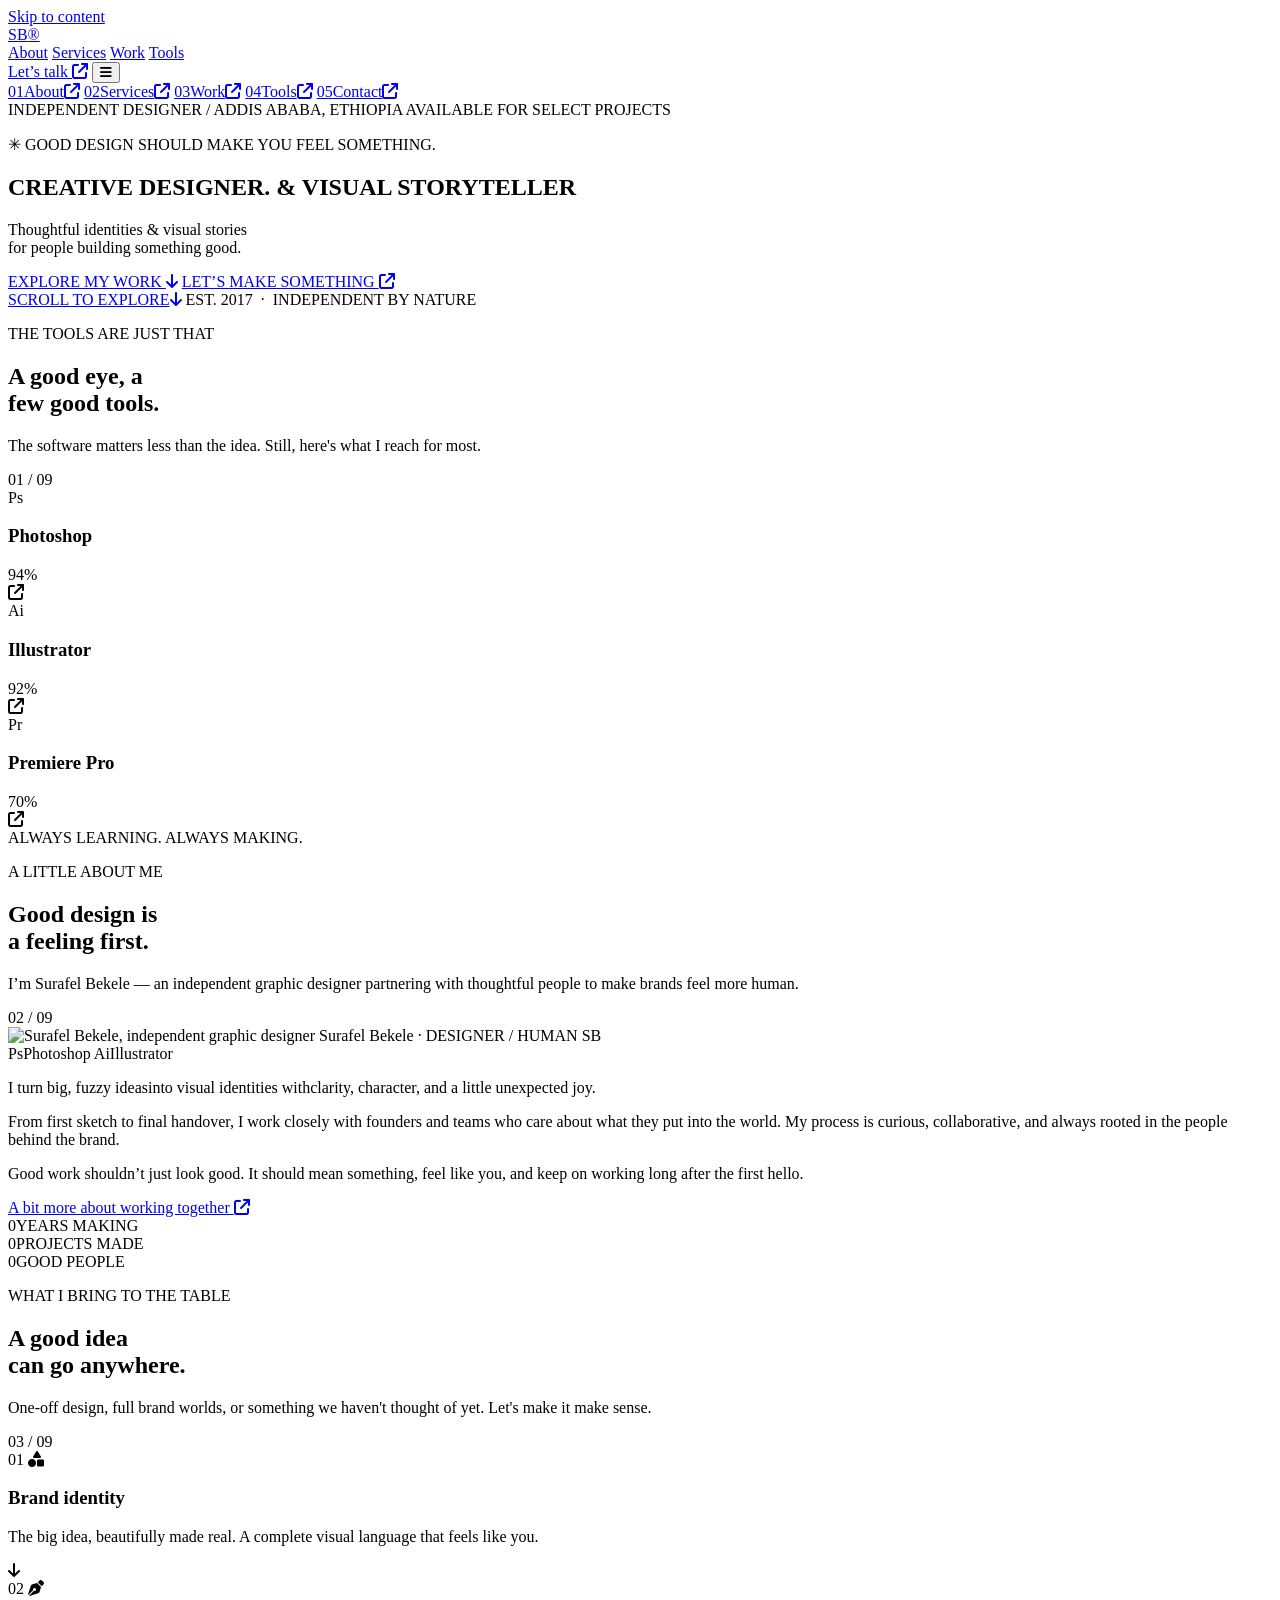
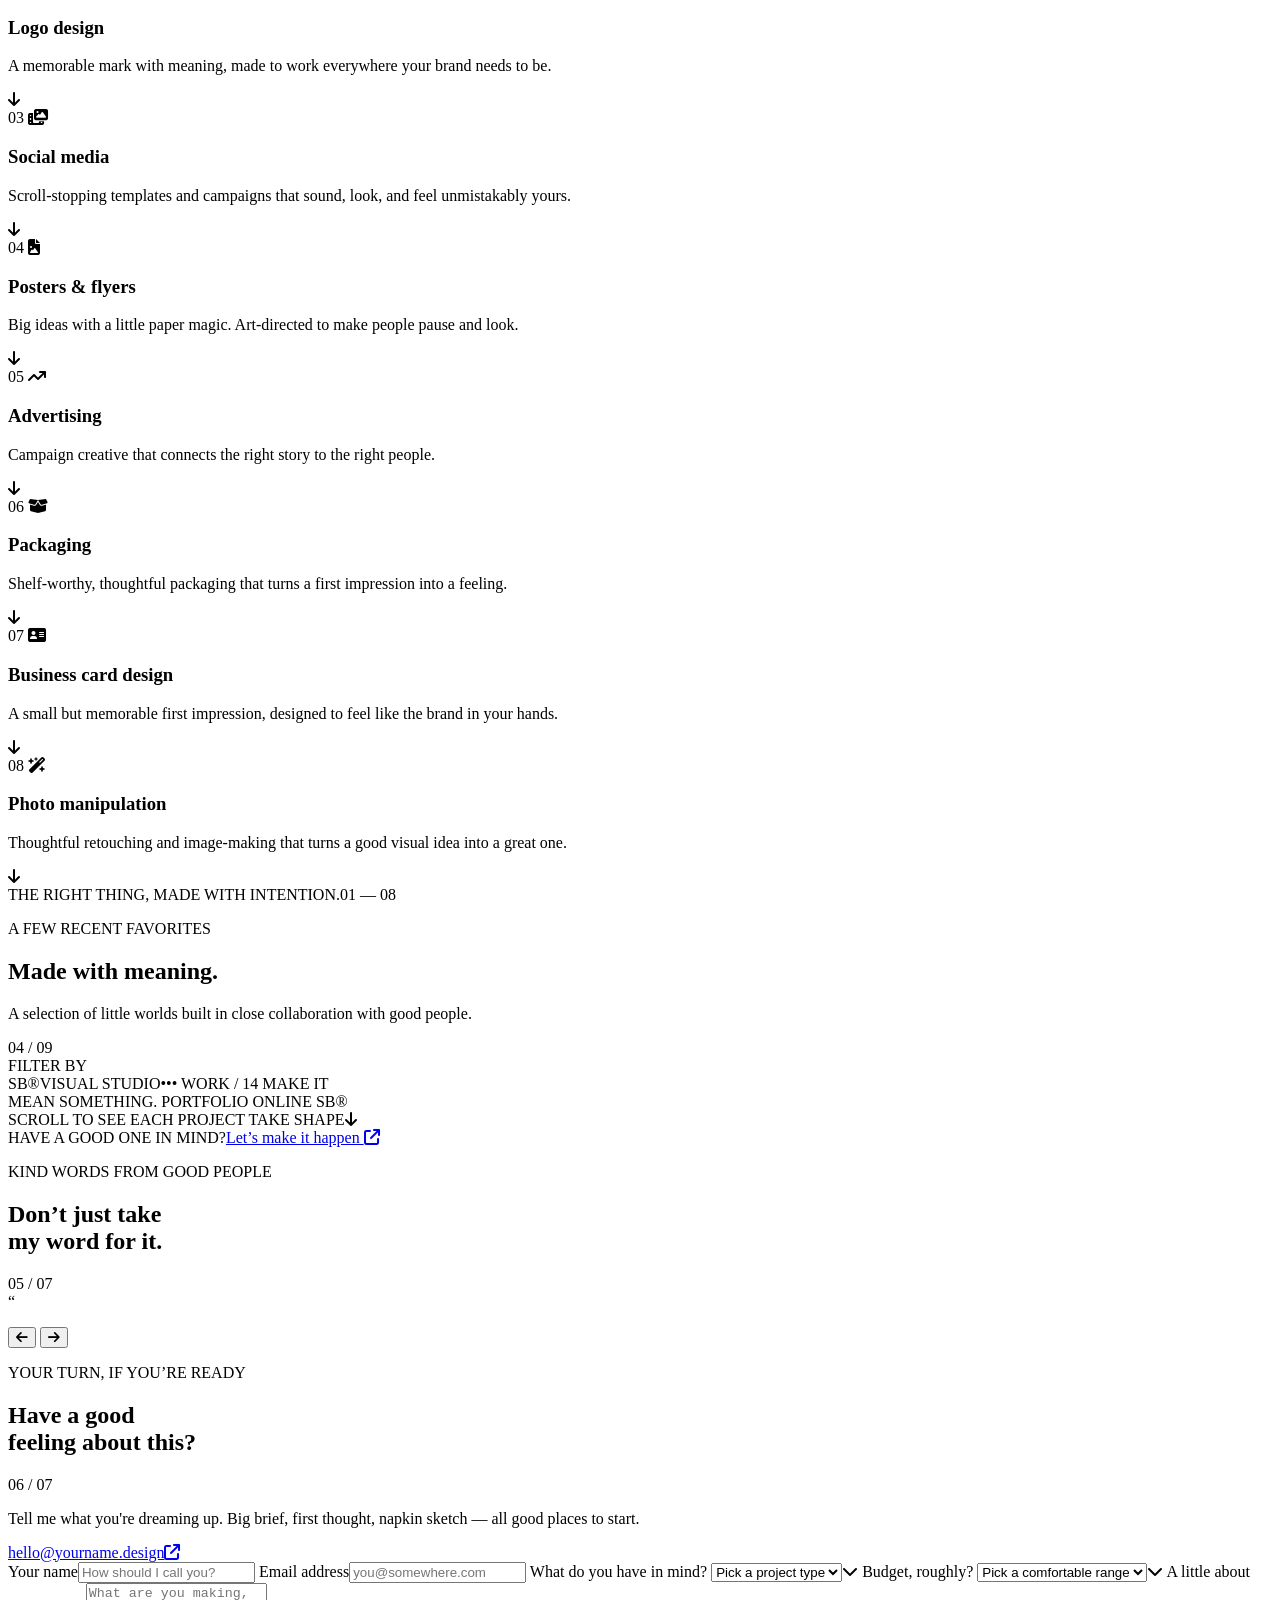
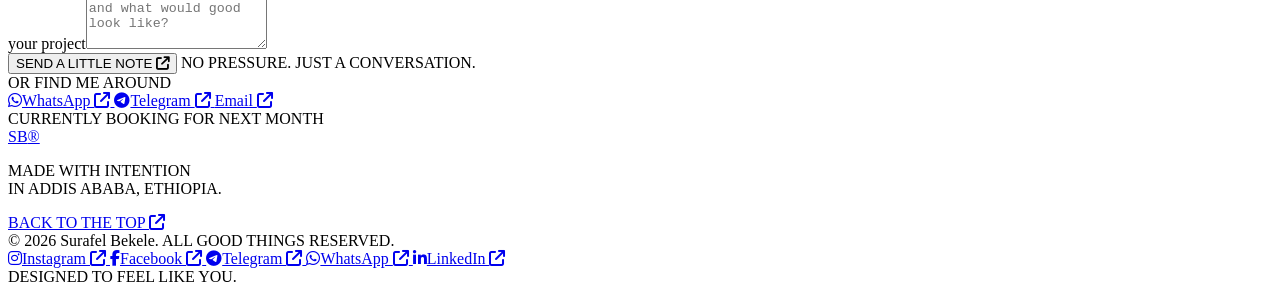
==== index1.html @ 65e508c5 "Add files via upload" ====
<!doctype html>
<html lang="en">
  <head>
    <meta charset="utf-8">
    <meta name="viewport" content="width=device-width, initial-scale=1">
    <meta name="theme-color" content="#080808">
    <meta name="description" content="Independent graphic designer turning ambitious ideas into distinctive visual identities, campaigns, and experiences.">
    <meta property="og:title" content="Surafel Bekele — Independent Graphic Designer">
    <meta property="og:description" content="Distinctive identities and visual stories for brands with something to say.">
    <meta property="og:type" content="website">
    <title>Surafel Bekele® — Independent Graphic Designer</title>
    <link rel="preconnect" href="https://images.unsplash.com">
    <link rel="preconnect" href="https://fonts.googleapis.com">
    <link rel="preconnect" href="https://fonts.gstatic.com" crossorigin>
    <link href="https://fonts.googleapis.com/css2?family=DM+Mono:wght@400;500&family=DM+Sans:wght@400;500;600;700&family=Space+Grotesk:wght@400;500;600;700&display=swap" rel="stylesheet">
    <link rel="stylesheet" href="https://cdnjs.cloudflare.com/ajax/libs/font-awesome/6.7.2/css/all.min.css">
    <link rel="stylesheet" href="style1.css">
    <link rel="stylesheet" href="css/animations.css">
    <script defer src="https://cdnjs.cloudflare.com/ajax/libs/gsap/3.13.0/gsap.min.js"></script>
    <script defer src="https://cdnjs.cloudflare.com/ajax/libs/gsap/3.13.0/ScrollTrigger.min.js"></script>
    <script defer src="portfolio.js"></script>
    <script defer src="animations.js"></script>
    <script defer src="main1.js"></script>
  </head>
  <body>
    <a class="skip-link" href="#main1">Skip to content</a>
    <div class="scroll-progress" aria-hidden="true"></div>
    <header class="site-header">
      <a class="wordmark" href="#home" aria-label="Surafel Bekele, home">SB<span>®</span></a>
      <nav class="desktop-nav" aria-label="Main navigation">
        <a href="#about">About</a>
        <a href="#services">Services</a>
        <a href="#work">Work</a>
        <a href="#tools">Tools</a>
      </nav>
      <a class="header-cta" href="#contact">Let’s talk <i class="fa-solid fa-arrow-up-right-from-square" aria-hidden="true"></i></a>
      <button class="menu-toggle" type="button" aria-label="Open menu" aria-expanded="false" aria-controls="mobile-menu">
        <i class="fa-solid fa-bars" aria-hidden="true"></i>
      </button>
      <nav class="mobile-nav" id="mobile-menu" aria-label="Mobile navigation" inert>
        <a href="#about"><span>01</span>About<i class="fa-solid fa-arrow-up-right-from-square" aria-hidden="true"></i></a>
        <a href="#services"><span>02</span>Services<i class="fa-solid fa-arrow-up-right-from-square" aria-hidden="true"></i></a>
        <a href="#work"><span>03</span>Work<i class="fa-solid fa-arrow-up-right-from-square" aria-hidden="true"></i></a>
        <a href="#tools"><span>04</span>Tools<i class="fa-solid fa-arrow-up-right-from-square" aria-hidden="true"></i></a>
        <a href="#contact"><span>05</span>Contact<i class="fa-solid fa-arrow-up-right-from-square" aria-hidden="true"></i></a>
      </nav>
    </header>

    <main id="main">
      <section class="hero" id="home" aria-labelledby="hero-title">
        <div class="hero__grid" aria-hidden="true"></div>
        <div class="hero__orbit hero__orbit--one" aria-hidden="true"></div>
        <div class="hero__orbit hero__orbit--two" aria-hidden="true"></div>
        <div class="hero__topline">
          <span>INDEPENDENT DESIGNER <span class="muted">/</span> <span data-profile="location">ADDIS ABABA, ETHIOPIA</span></span>
          <span class="availability"><i aria-hidden="true"></i> AVAILABLE FOR SELECT PROJECTS</span>
        </div>
        <div class="hero__content">
          <p class="hero__intro"><span class="hero__asterisk" aria-hidden="true">✳</span> GOOD DESIGN SHOULD MAKE YOU FEEL SOMETHING.</p>
          <h1 class="hero__title" id="hero-title">
            <span class="hero-line"><span class="hero-line__inner">CREATIVE</span></span>
            <span class="hero-line hero-line--second"><span class="hero-line__inner">DESIGNER<span class="hero__period">.</span></span></span>
            <span class="hero__title-third"><span class="hero__amp">&amp;</span> VISUAL STORYTELLER</span>
          </h1>
          <div class="hero__bottom">
            <p>Thoughtful identities &amp; visual stories<br>for people building something good.</p>
            <div class="hero__actions">
              <a class="button button--lime" href="#work">EXPLORE MY WORK <i class="fa-solid fa-arrow-down" aria-hidden="true"></i></a>
              <a class="text-link" href="#contact">LET’S MAKE SOMETHING <i class="fa-solid fa-arrow-up-right-from-square" aria-hidden="true"></i></a>
            </div>
          </div>
        </div>
        <a class="scroll-cue" href="#about"><span>SCROLL TO EXPLORE</span><i class="fa-solid fa-arrow-down" aria-hidden="true"></i></a>
        <span class="hero__side-note">EST. <span data-profile="established">2017</span> &nbsp;·&nbsp; INDEPENDENT BY NATURE</span>
      </section>

      <section class="tools section-pad" id="tools">
        <div class="section-heading">
          <div class="section-heading__main1 reveal">
            <p class="eyebrow"><span class="eyebrow-dot"></span>THE TOOLS ARE JUST THAT</p>
            <h2 class="section-title">A good eye, a<br>few good tools<span class="lime">.</span></h2>
          </div>
          <div class="section-heading__aside reveal">
            <p class="section-note">The software matters less than the idea. Still, here's what I reach for most.</p>
            <span class="section-number">01 / 09</span>
          </div>
        </div>
        <div class="tools__grid" id="tools-grid" aria-label="Creative software skills"></div>
        <div class="tools__note"><span class="eyebrow-dot"></span> ALWAYS LEARNING. ALWAYS MAKING.</div>
      </section>

      <section class="about section-pad" id="about">
        <div class="section-heading">
          <div class="section-heading__main reveal">
            <p class="eyebrow"><span class="eyebrow-dot"></span>A LITTLE ABOUT ME</p>
            <h2 class="section-title">Good design is<br>a feeling first<span class="lime">.</span></h2>
          </div>
          <div class="section-heading__aside reveal">
            <p class="section-note">I’m <span data-profile="name">Surafel Bekele</span> — an independent graphic designer partnering with thoughtful people to make brands feel more human.</p>
            <span class="section-number">02 / 09</span>
          </div>
        </div>
        <div class="about__grid">
          <div class="about-photo-wrap">
            <div class="about-photo image-reveal">
              <img class="about-photo__image" src="surafel-bekele-cutout.png" alt="Surafel Bekele, independent graphic designer">
              <span class="about-photo__orbit" aria-hidden="true"></span>
              <span class="about-photo__label"><span data-profile="name">Surafel Bekele</span> · DESIGNER / HUMAN</span>
              <span class="about-photo__stamp" data-profile="initials" aria-hidden="true">SB</span>
            </div>
            <div class="about-photo__tools" aria-label="Adobe Photoshop and Illustrator">
              <span class="about-photo__tool"><span class="about-photo__tool-mark about-photo__tool-mark--photoshop" aria-hidden="true">Ps</span><span class="about-photo__tool-name">Photoshop</span></span>
              <span class="about-photo__tool about-photo__tool--offset"><span class="about-photo__tool-mark about-photo__tool-mark--illustrator" aria-hidden="true">Ai</span><span class="about-photo__tool-name">Illustrator</span></span>
            </div>
          </div>
          <div class="about__copy">
            <p class="about__lead"><span class="scroll-line"><span>I turn big, fuzzy ideas</span></span><span class="scroll-line"><span>into visual identities with</span></span><span class="scroll-line"><span class="about__highlight">clarity, character, and a little unexpected joy.</span></span></p>
            <p class="about__body reveal">From first sketch to final handover, I work closely with founders and teams who care about what they put into the world. My process is curious, collaborative, and always rooted in the people behind the brand.</p>
            <p class="about__body reveal">Good work shouldn’t just look good. It should mean something, feel like you, and keep on working long after the first hello.</p>
            <a class="inline-link reveal" href="#contact">A bit more about working together <i class="fa-solid fa-arrow-up-right-from-square" aria-hidden="true"></i></a>
            <div class="stats" aria-label="Experience and project statistics">
              <div class="stat"><span class="stat__value" data-counter="years" data-target="8">0</span><span class="stat__label">YEARS MAKING</span></div>
              <div class="stat"><span class="stat__value" data-counter="projects" data-target="120">0</span><span class="stat__label">PROJECTS MADE</span></div>
              <div class="stat"><span class="stat__value" data-counter="clients" data-target="32">0</span><span class="stat__label">GOOD PEOPLE</span></div>
            </div>
          </div>
        </div>
      </section>

      <section class="services section-pad" id="services">
        <div class="section-heading">
          <div class="section-heading__main reveal">
            <p class="eyebrow"><span class="eyebrow-dot"></span>WHAT I BRING TO THE TABLE</p>
            <h2 class="section-title">A good idea<br>can go anywhere<span class="lime">.</span></h2>
          </div>
          <div class="section-heading__aside reveal">
            <p class="section-note">One-off design, full brand worlds, or something we haven't thought of yet. Let's make it make sense.</p>
            <span class="section-number">03 / 09</span>
          </div>
        </div>
        <div class="services__grid" id="services-grid" aria-label="Graphic design services"></div>
        <div class="services__foot"><span>THE RIGHT THING, MADE WITH INTENTION.</span><span>01 — 08</span></div>
      </section>

      <section class="work section-pad" id="work">
        <div class="section-heading">
          <div class="section-heading__main reveal">
            <p class="eyebrow"><span class="eyebrow-dot"></span>A FEW RECENT FAVORITES</p>
            <h2 class="section-title">Made with meaning<span class="lime">.</span></h2>
          </div>
          <div class="section-heading__aside reveal">
            <p class="section-note">A selection of little worlds built in close collaboration with good people.</p>
            <span class="section-number">04 / 09</span>
          </div>
        </div>
        <div class="project-toolbar">
          <span class="project-toolbar__label">FILTER BY</span>
          <div class="filter-list" id="project-filters" role="group" aria-label="Filter projects by category"></div>
          <span class="project-total" id="project-total" aria-live="polite"></span>
        </div>
        <div class="gallery-shell" id="gallery-shell">
          <div class="gallery-computer" aria-hidden="true">
            <span class="project-card__computer">
              <span class="project-card__bezel">
                <span class="project-card__screen">
                  <span class="project-card__screen-bar">
                    <span>SB®</span><span>VISUAL STUDIO</span><span class="project-card__screen-dots">•••</span>
                  </span>
                  <span class="project-card__screen-copy">
                    <span>WORK / 14</span>
                    <span>MAKE IT<br>MEAN SOMETHING<span class="lime">.</span></span>
                    <span class="project-card__screen-line"></span>
                  </span>
                  <span class="project-card__screen-status">PORTFOLIO <i></i> ONLINE</span>
                </span>
                <span class="project-card__chin"><span>SB®</span><i></i></span>
              </span>
              <span class="project-card__stand"></span>
              <span class="project-card__base"></span>
            </span>
          </div>
          <div class="projects-track" id="projects-track" aria-live="polite"></div>
        </div>
        <div class="gallery-hint"><span>SCROLL TO SEE EACH PROJECT TAKE SHAPE</span><i class="fa-solid fa-arrow-down" aria-hidden="true"></i></div>
        <div class="work__outro"><span>HAVE A GOOD ONE IN MIND?</span><a class="inline-link" href="#contact">Let’s make it happen <i class="fa-solid fa-arrow-up-right-from-square" aria-hidden="true"></i></a></div>
      </section>

      <section class="testimonials section-pad" id="kind-words">
        <div class="section-heading">
          <div class="section-heading__main reveal">
            <p class="eyebrow"><span class="eyebrow-dot"></span>KIND WORDS FROM GOOD PEOPLE</p>
            <h2 class="section-title">Don’t just take<br>my word for it<span class="lime">.</span></h2>
            <span class="section-number">05 / 07</span>
          </div>
        </div>
        <div class="testimonial-slider reveal">
          <span class="quote-mark" aria-hidden="true">“</span>
          <figure id="testimonial-content" aria-live="polite"></figure>
          <div class="testimonial-controls">
            <span class="testimonial-count" id="testimonial-count"></span>
            <div>
              <button type="button" id="testimonial-prev" aria-label="Previous testimonial"><i class="fa-solid fa-arrow-left" aria-hidden="true"></i></button>
              <button type="button" id="testimonial-next" aria-label="Next testimonial"><i class="fa-solid fa-arrow-right" aria-hidden="true"></i></button>
            </div>
          </div>
        </div>
      </section>

      <section class="contact section-pad" id="contact">
        <div class="contact__header">
          <div class="reveal">
            <p class="eyebrow"><span class="eyebrow-dot"></span>YOUR TURN, IF YOU’RE READY</p>
            <h2>Have a good<br>feeling about <span>this?</span></h2>
            <span class="section-number">06 / 07</span>
          </div>
          <div class="reveal reveal--right">
            <p class="contact__intro">Tell me what you're dreaming up. Big brief, first thought, napkin sketch — all good places to start.</p>
            <a href="mailto:hello@yourname.design" class="contact__email" data-contact-email>hello@yourname.design<i class="fa-solid fa-arrow-up-right-from-square" aria-hidden="true"></i></a>
          </div>
        </div>
        <div class="contact__grid">
          <form class="contact-form" id="contact-form">
            <div class="form-grid">
              <label>Your name<input name="name" type="text" placeholder="How should I call you?" required autocomplete="name"></label>
              <label>Email address<input name="email" type="email" placeholder="you@somewhere.com" required autocomplete="email"></label>
              <label>What do you have in mind?
                <span class="select-wrap"><select name="projectType" required><option value="" selected disabled>Pick a project type</option><option>Brand identity</option><option>Logo design</option><option>Social media</option><option>Print or packaging</option><option>Something else</option></select><i class="fa-solid fa-chevron-down" aria-hidden="true"></i></span>
              </label>
              <label>Budget, roughly?
                <span class="select-wrap"><select name="budget" required><option value="" selected disabled>Pick a comfortable range</option><option>Under ETB 10,000</option><option>ETB 10,000–25,000</option><option>ETB 25,000–50,000</option><option>ETB 50,000+</option><option>Let’s talk about it</option></select><i class="fa-solid fa-chevron-down" aria-hidden="true"></i></span>
              </label>
              <label class="form-grid__full">A little about your project<textarea name="message" rows="4" placeholder="What are you making, and what would good look like?" required></textarea></label>
            </div>
            <div class="contact-form__footer">
              <button class="button button--lime" type="submit">SEND A LITTLE NOTE <i class="fa-solid fa-arrow-up-right-from-square" aria-hidden="true"></i></button>
              <span>NO PRESSURE. JUST A CONVERSATION.</span>
            </div>
            <p class="form-status" id="form-status" role="status" aria-live="polite" hidden></p>
          </form>
          <aside class="contact__aside reveal reveal--right">
            <div><span class="contact__aside-label">OR FIND ME AROUND</span><div id="contact-links"></div></div>
            <div class="contact__availability"><i aria-hidden="true"></i> CURRENTLY BOOKING FOR NEXT MONTH</div>
          </aside>
        </div>
      </section>
    </main>

    <footer class="footer">
      <div class="footer__top">
        <a href="#home" class="footer__mark" data-profile="initials" aria-label="Back to home">SB<span>®</span></a>
        <p>MADE WITH INTENTION<br>IN <span data-profile="location">ADDIS ABABA, ETHIOPIA</span>.</p>
        <a class="footer__top-link" href="#home">BACK TO THE TOP <i class="fa-solid fa-arrow-up-right-from-square" aria-hidden="true"></i></a>
      </div>
      <div class="footer__bottom">
        <span>© <span id="current-year"></span> <span data-profile="name">Surafel Bekele</span>. ALL GOOD THINGS RESERVED.</span>
        <nav class="footer__socials" id="social-links" aria-label="Social media"></nav>
        <span>DESIGNED TO FEEL LIKE YOU.</span>
      </div>
    </footer>

    <dialog class="project-modal" id="project-dialog" aria-labelledby="modal-title">
      <button class="modal-close" type="button" aria-label="Close project details"><i class="fa-solid fa-xmark" aria-hidden="true"></i></button>
      <img class="project-modal__image" id="modal-image" alt="">
      <div class="project-modal__body">
        <p class="eyebrow" id="modal-meta"></p>
        <h2 id="modal-title"></h2>
        <p id="modal-description"></p>
        <span class="modal-client" id="modal-client"></span>
      </div>
    </dialog>
  </body>
</html>
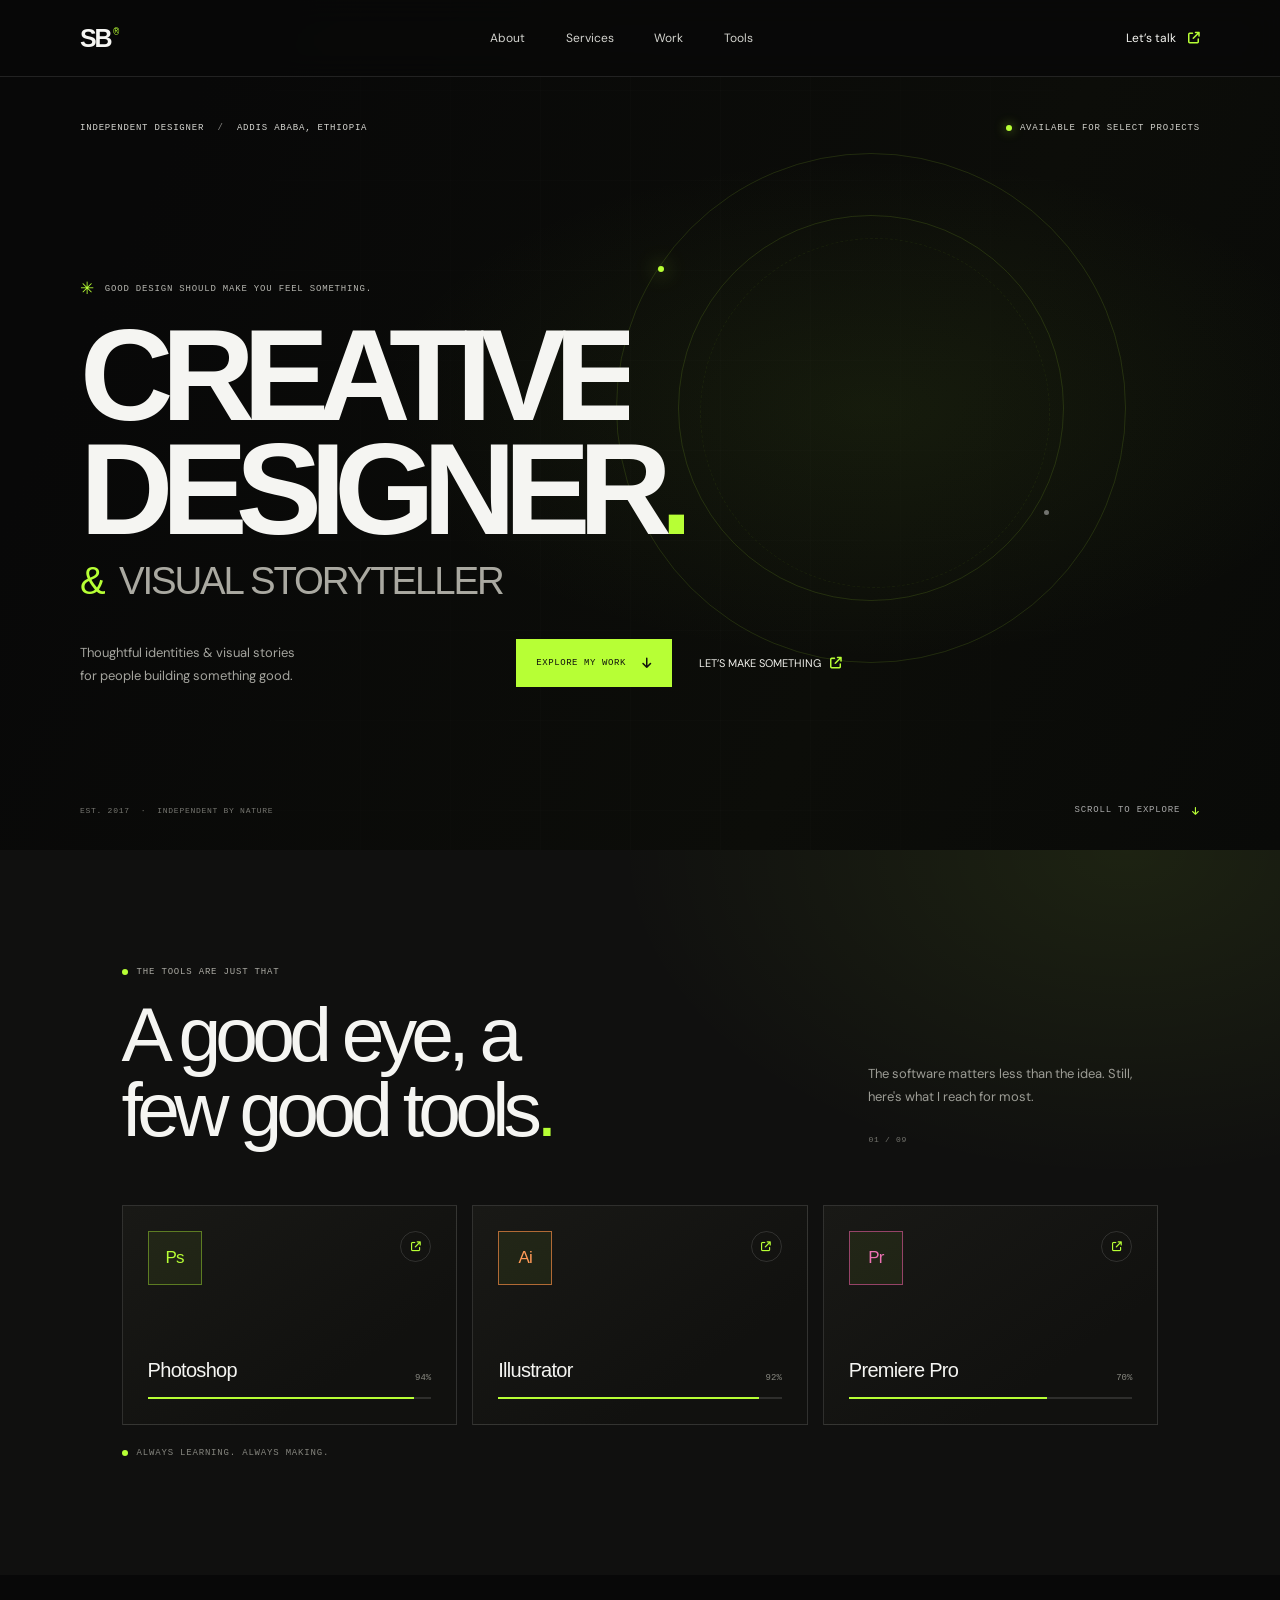
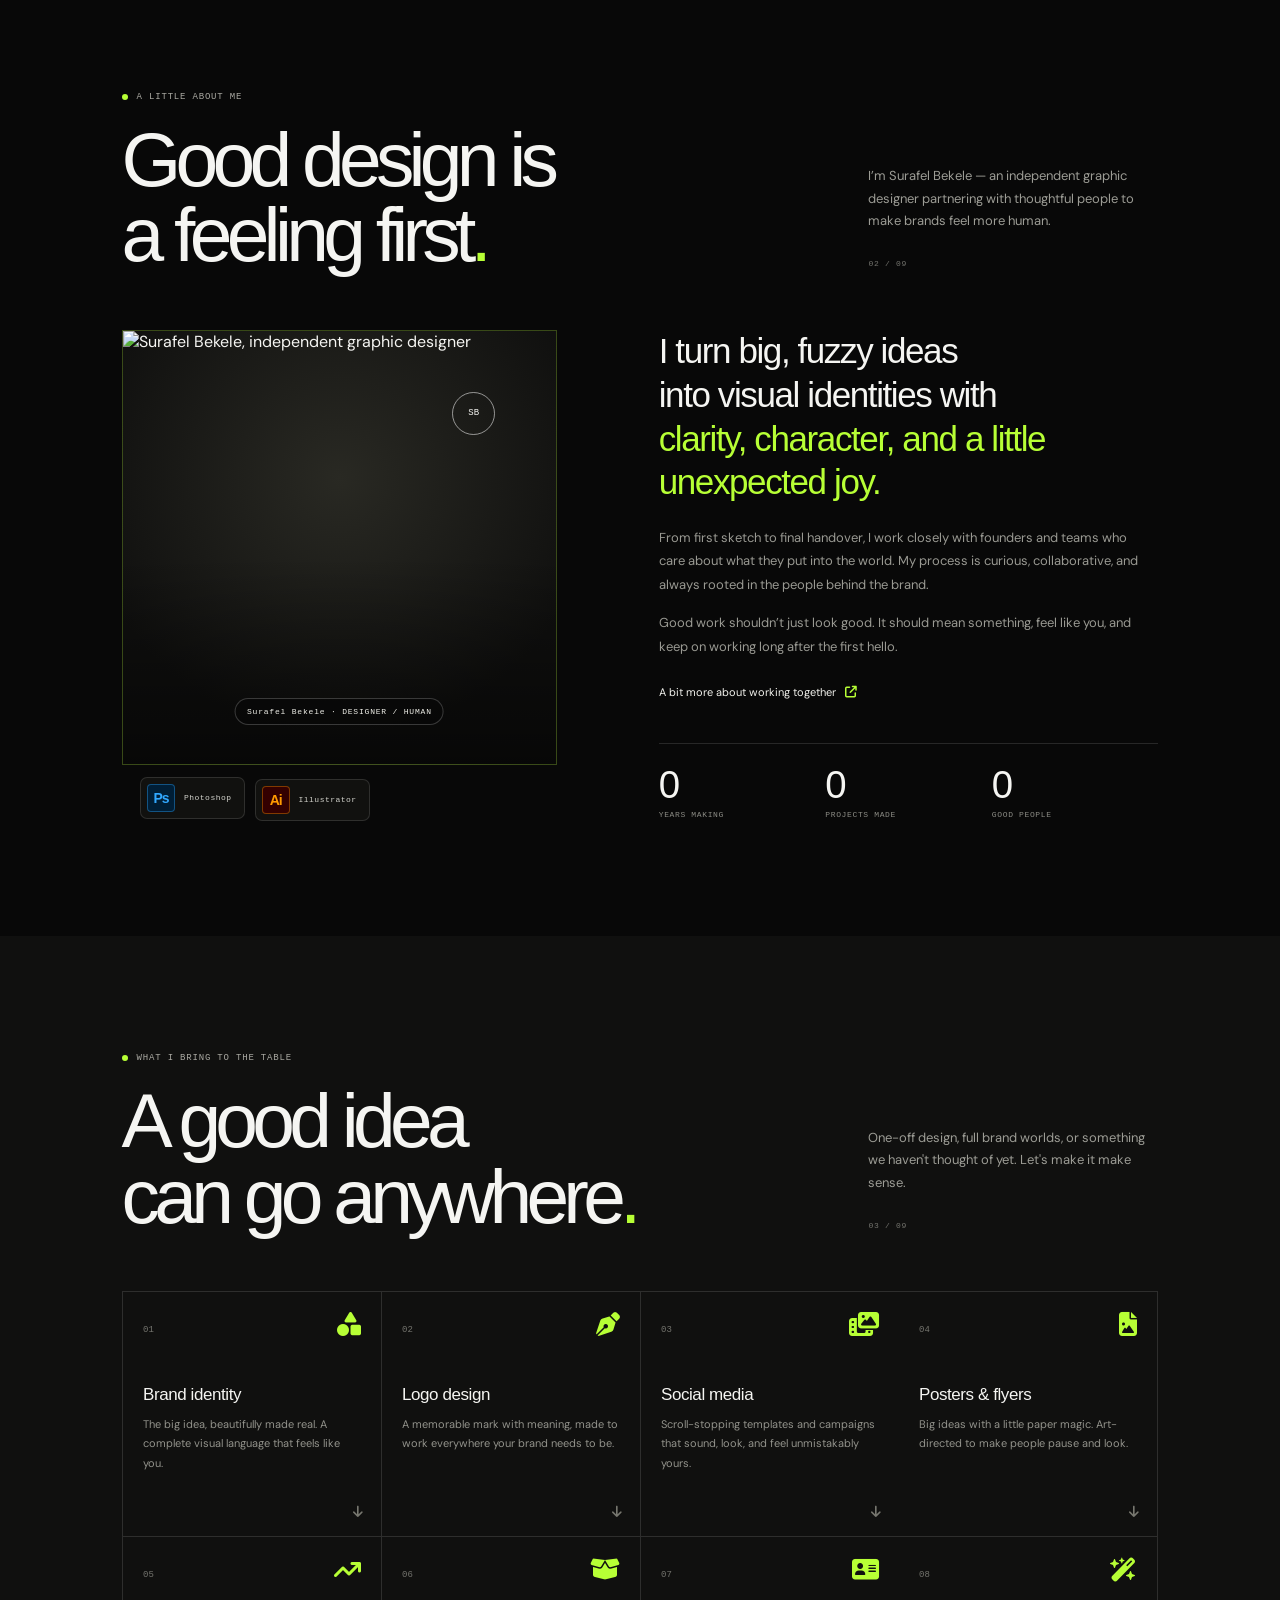
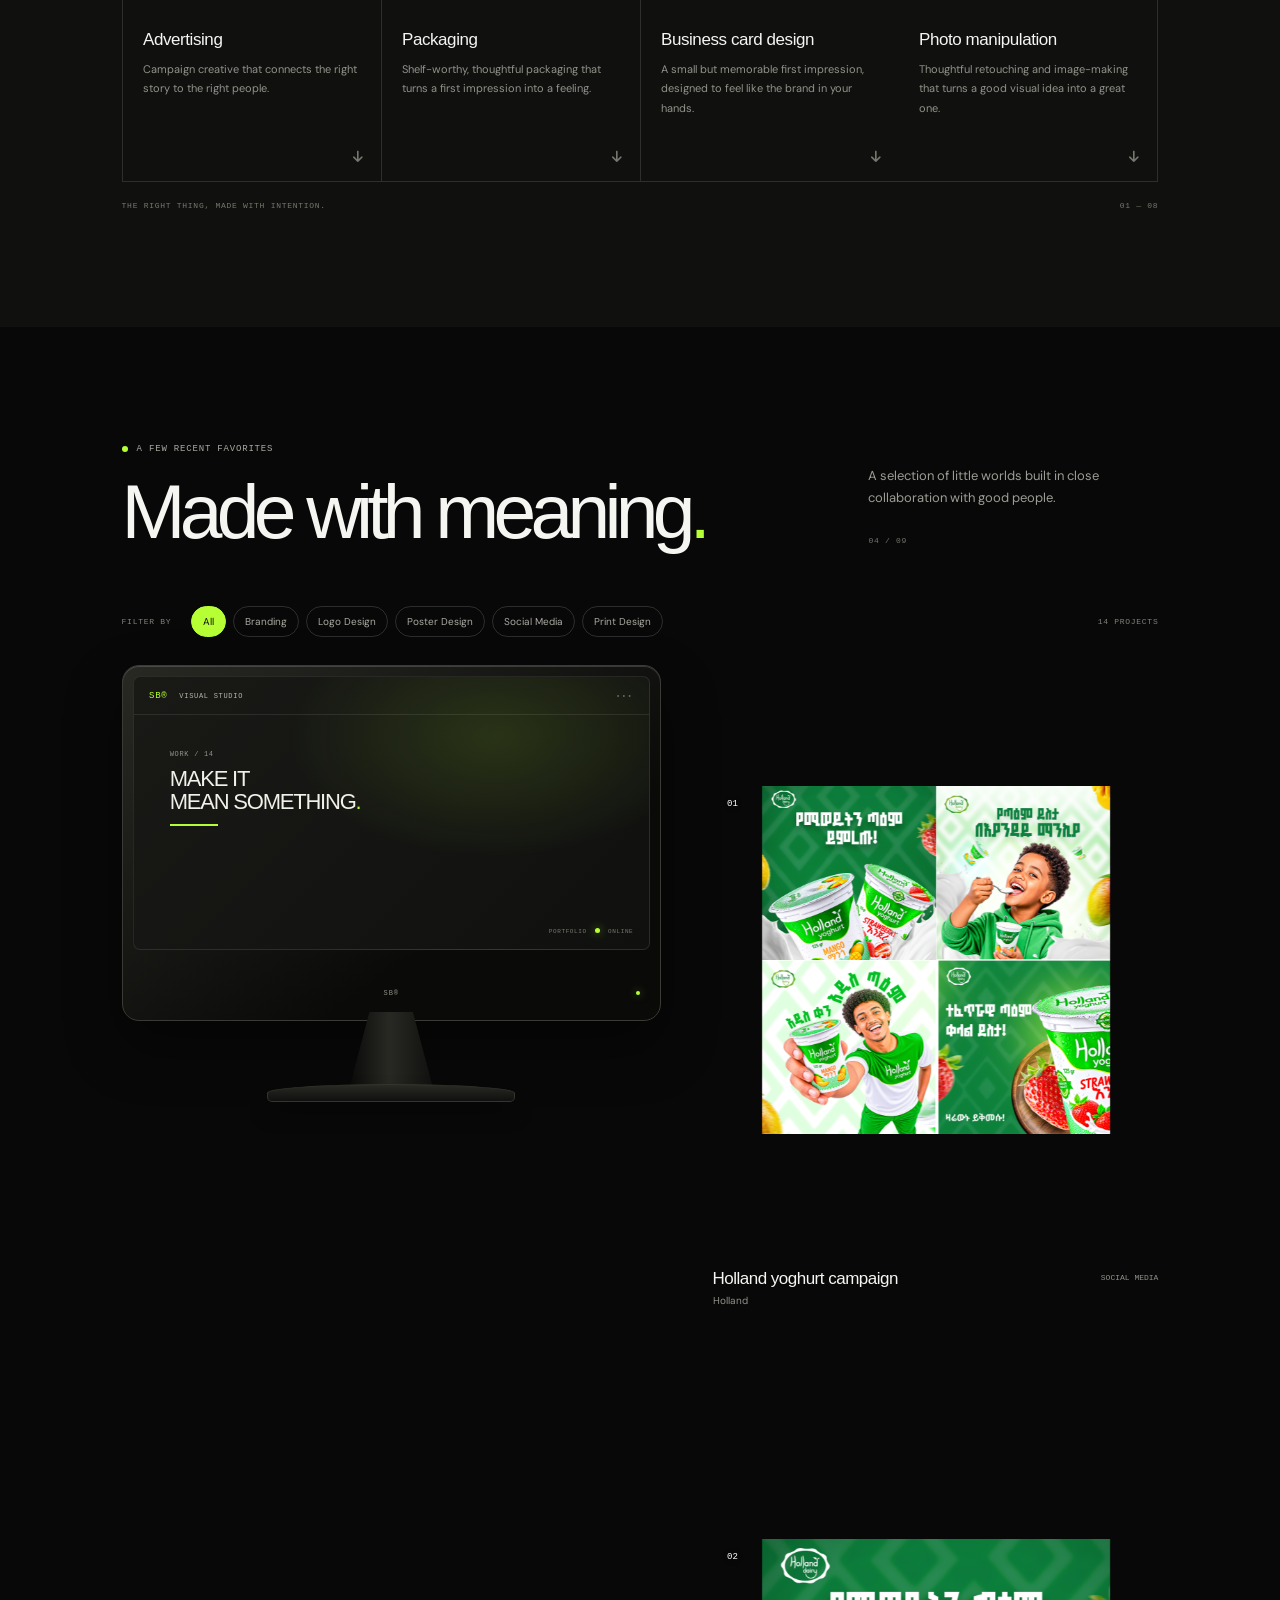
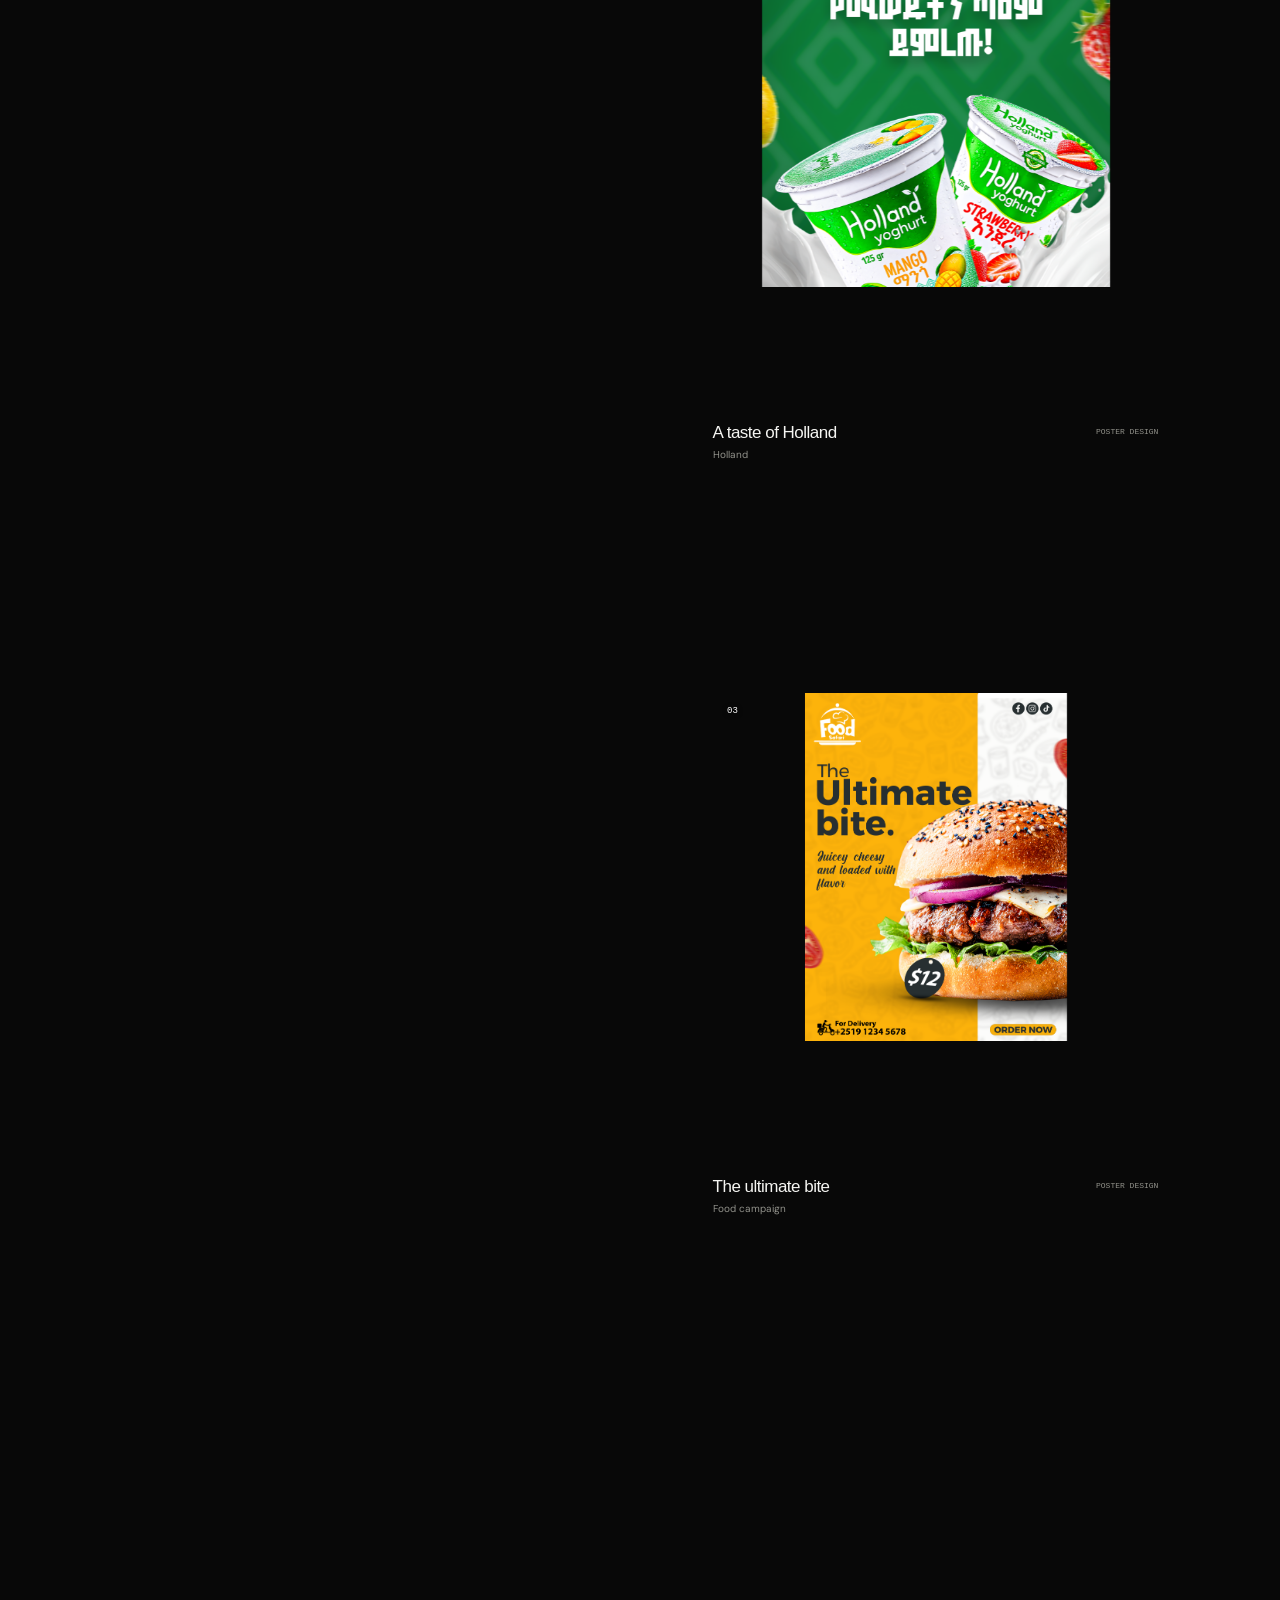
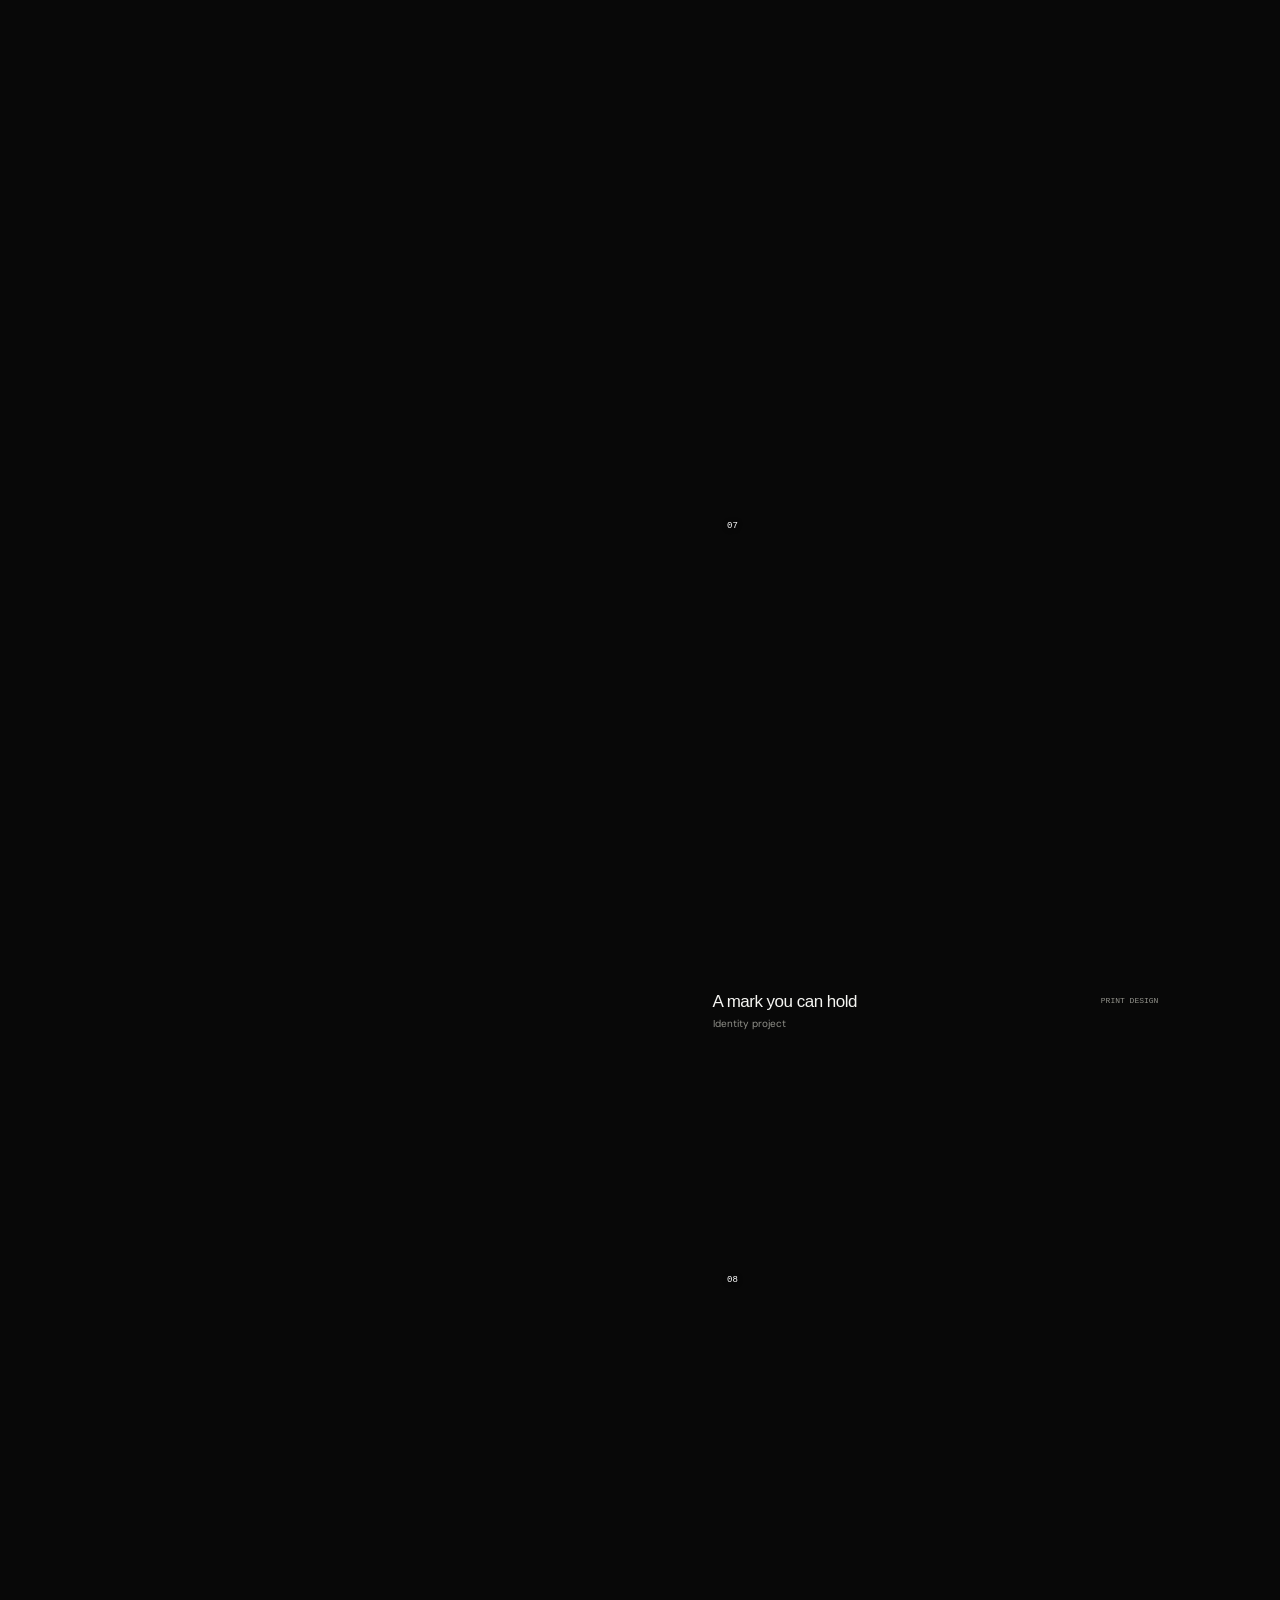
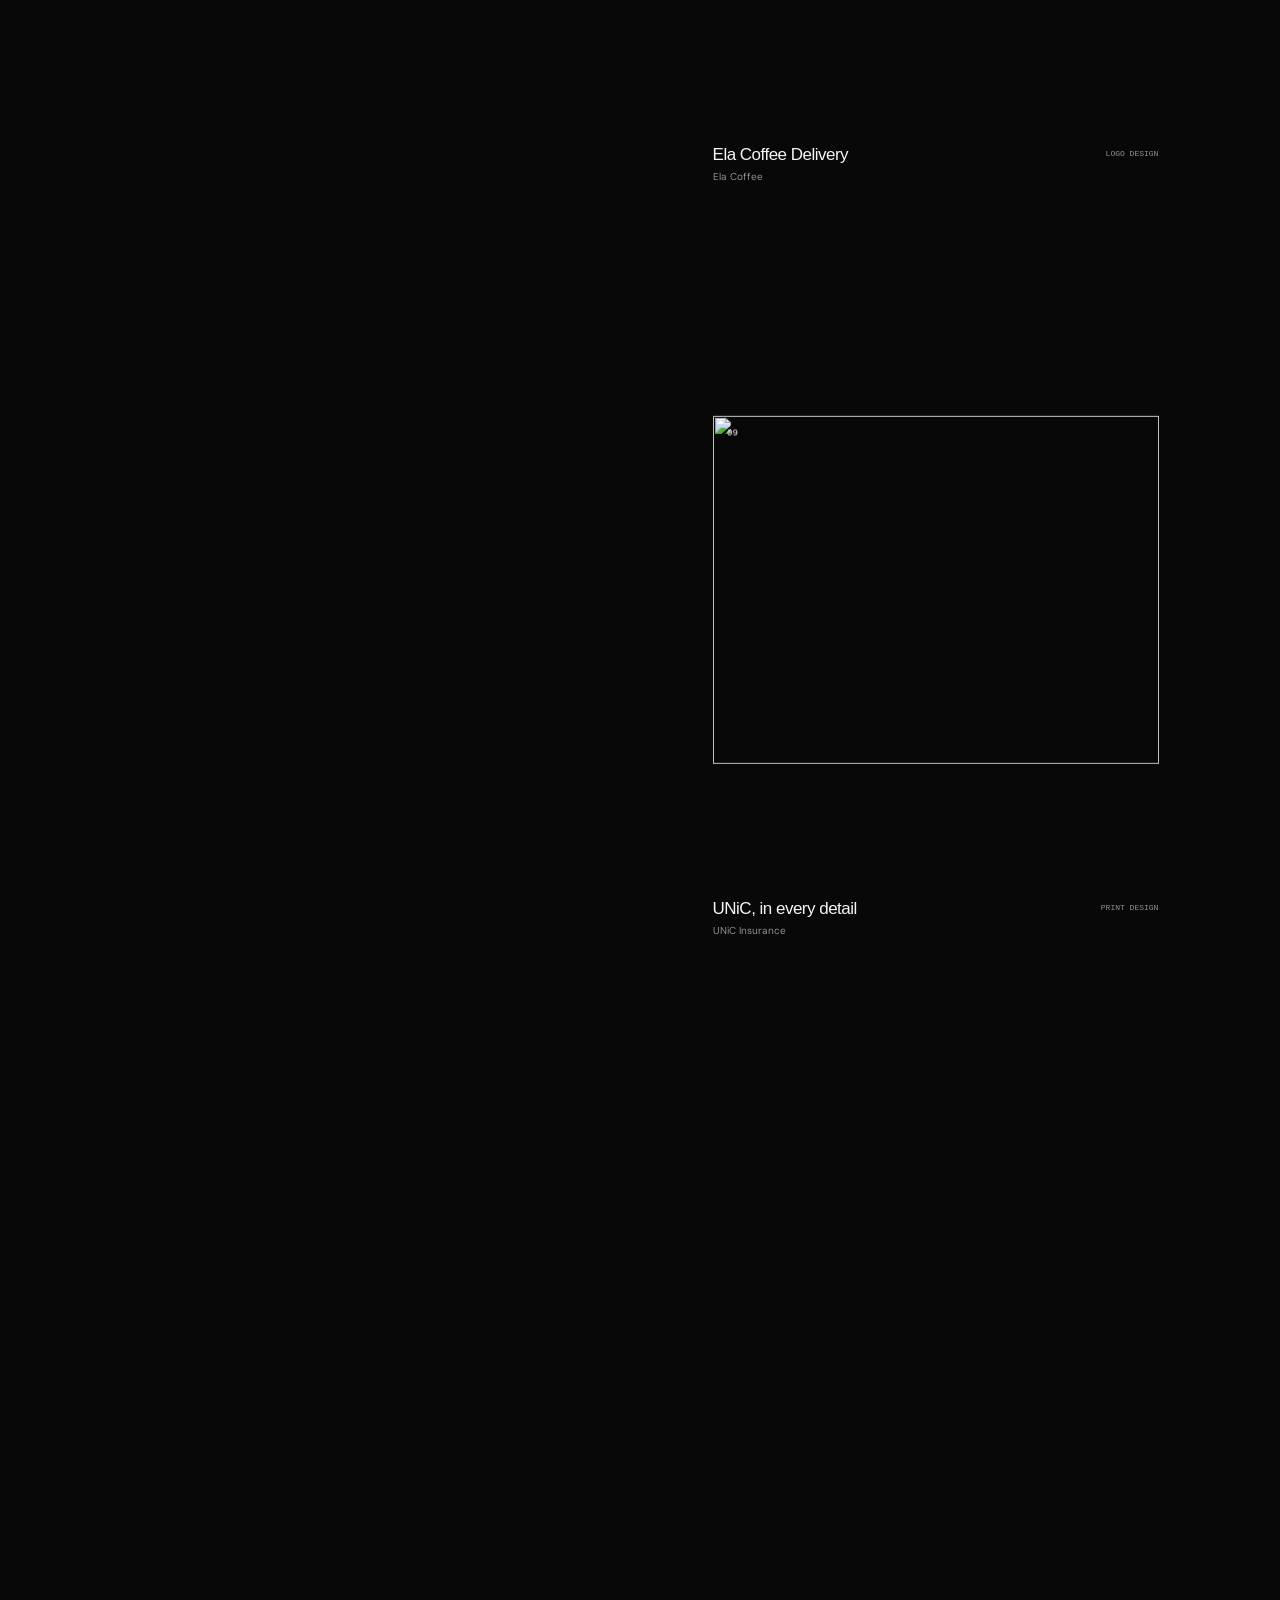
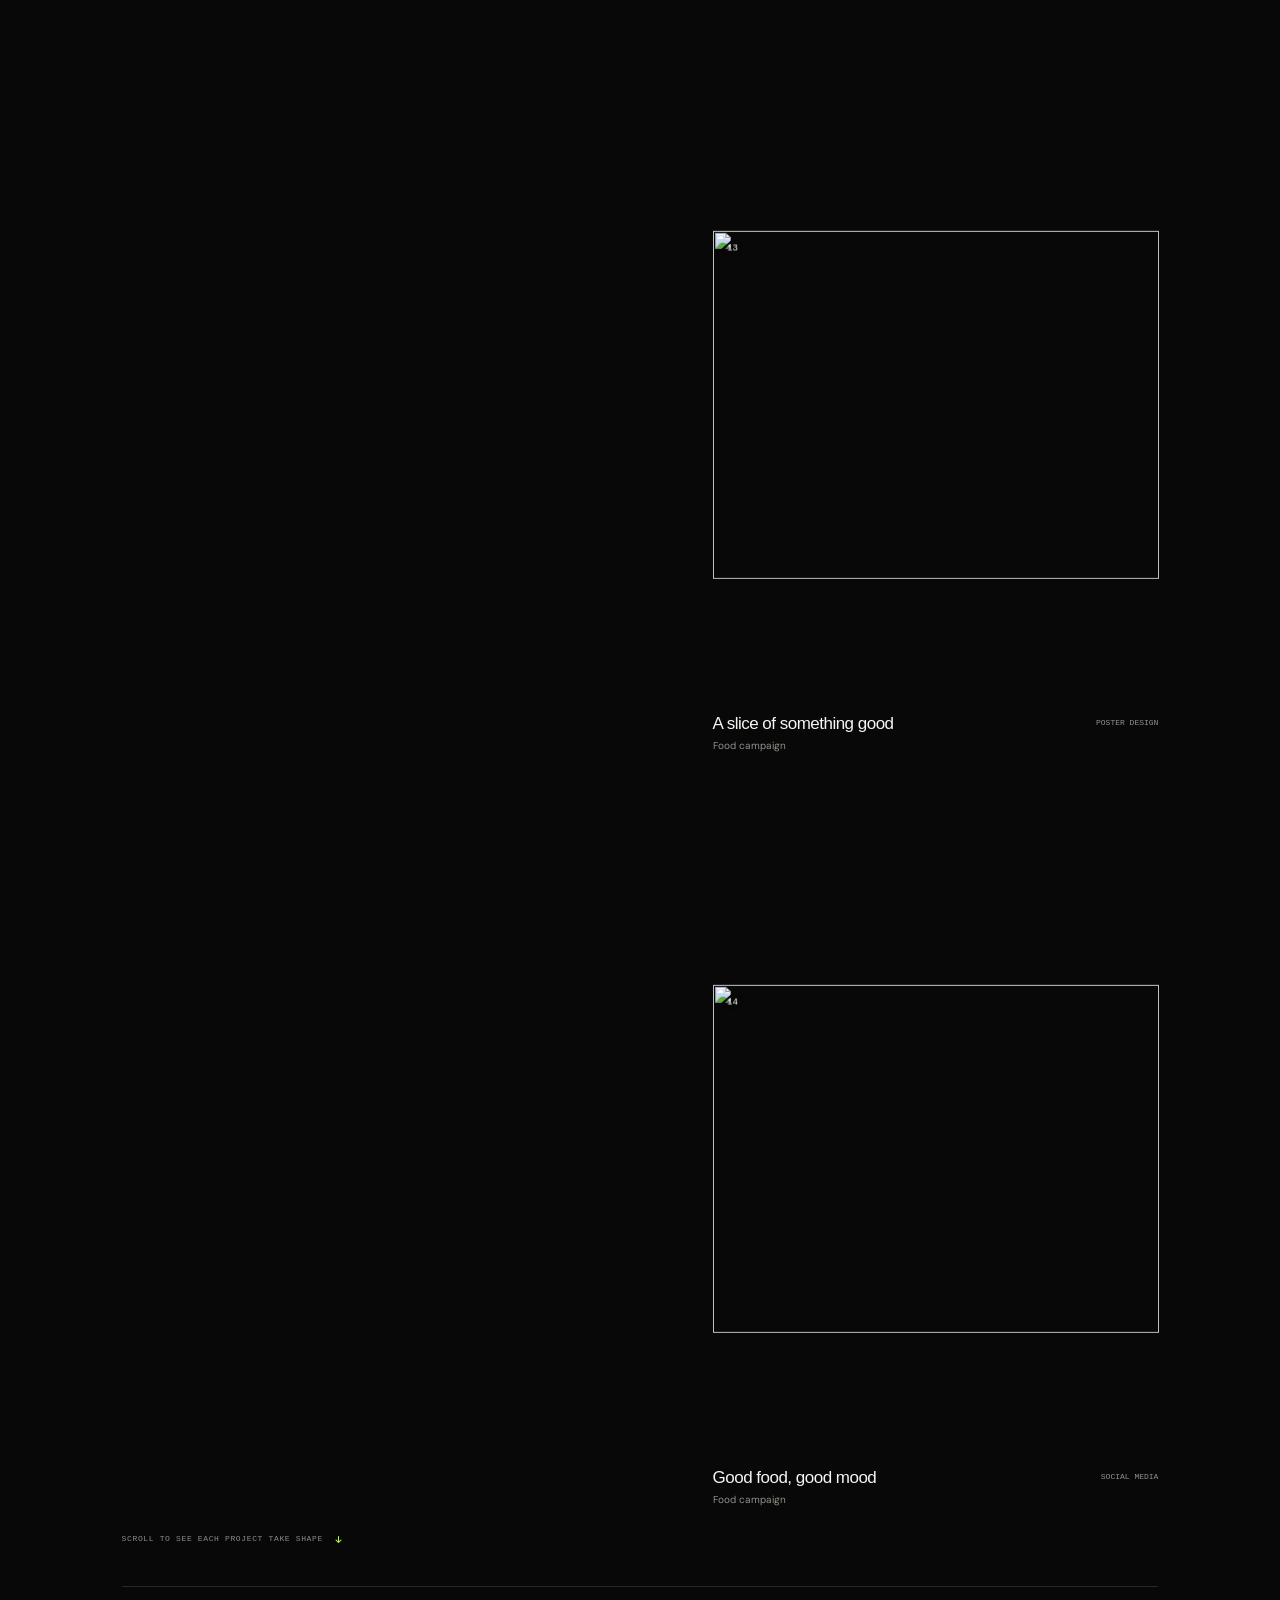
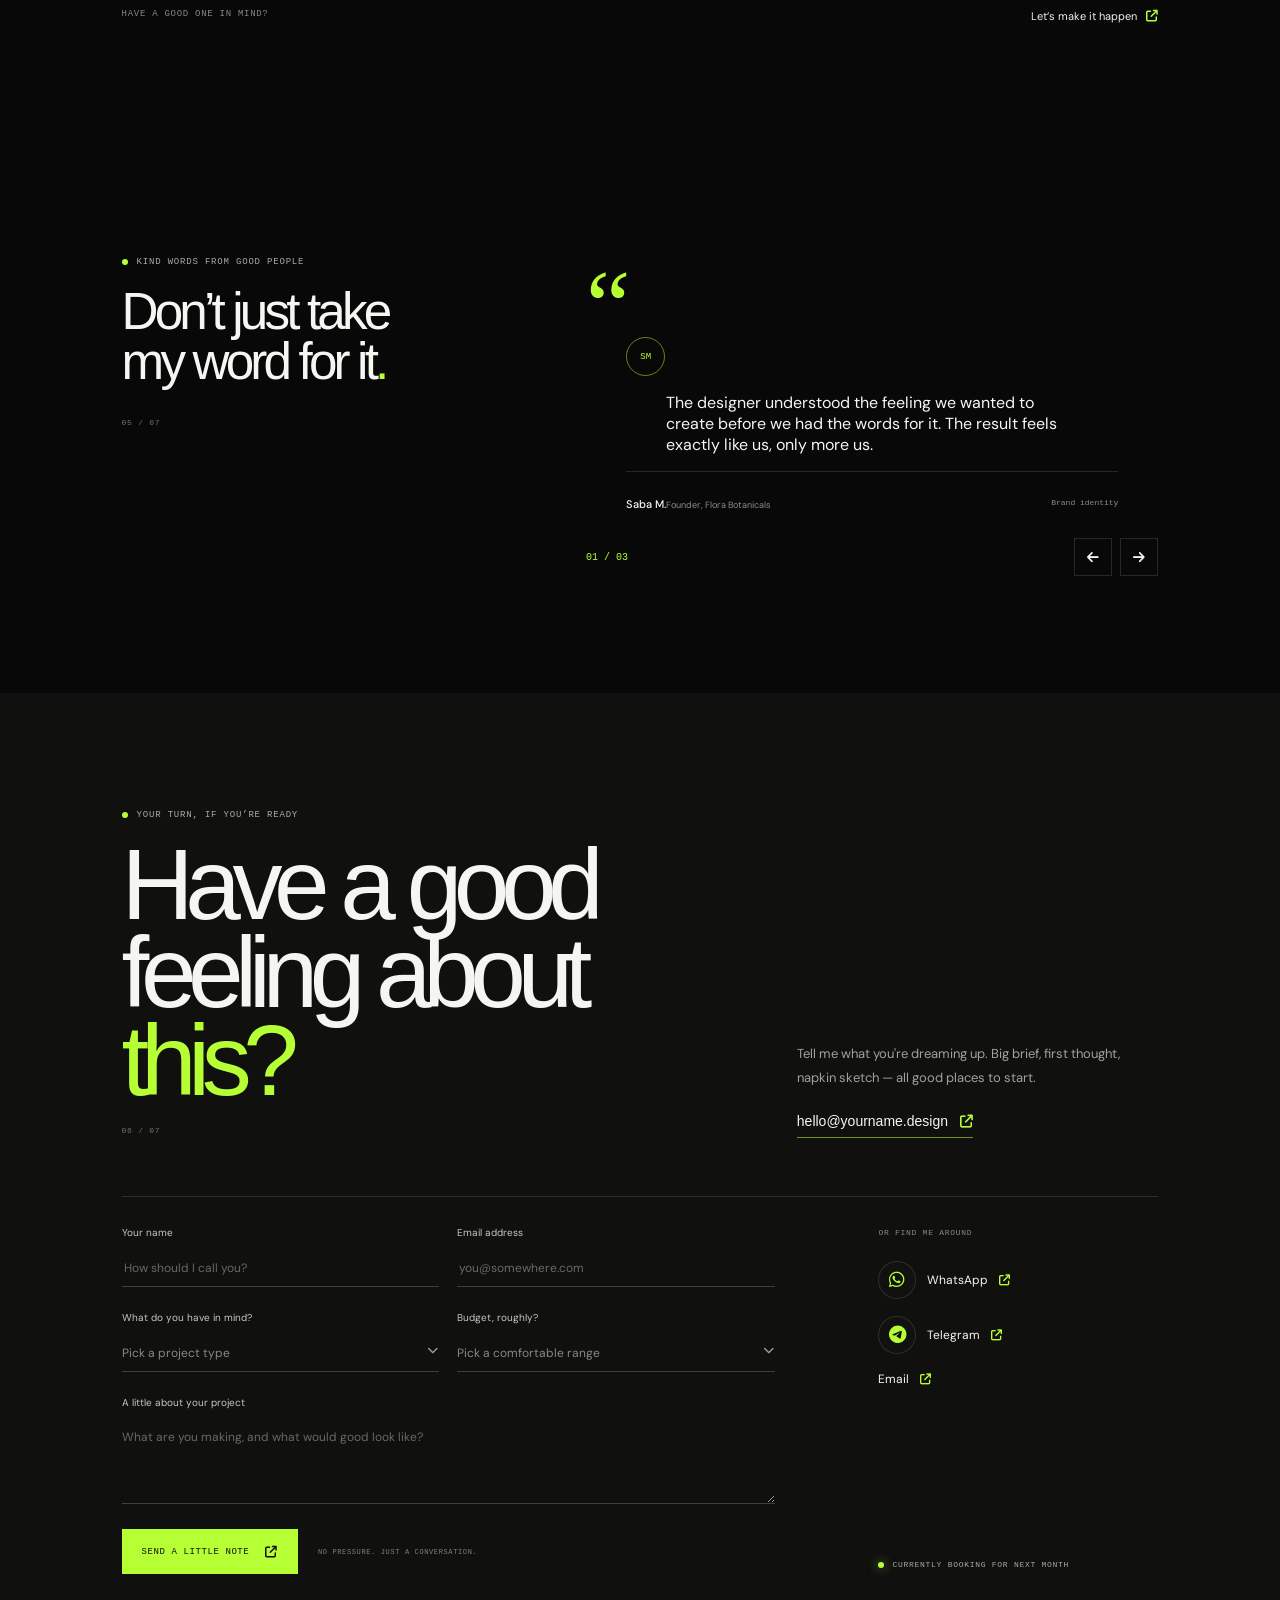
==== commit 7ace5b14: "Add files via upload" ====
--- a/index1.html
+++ b/index1.html
@@ -15,7 +15,7 @@
     <link href="https://fonts.googleapis.com/css2?family=DM+Mono:wght@400;500&family=DM+Sans:wght@400;500;600;700&family=Space+Grotesk:wght@400;500;600;700&display=swap" rel="stylesheet">
     <link rel="stylesheet" href="https://cdnjs.cloudflare.com/ajax/libs/font-awesome/6.7.2/css/all.min.css">
     <link rel="stylesheet" href="style1.css">
-    <link rel="stylesheet" href="css/animations.css">
+    <link rel="stylesheet" href="animations.css">
     <script defer src="https://cdnjs.cloudflare.com/ajax/libs/gsap/3.13.0/gsap.min.js"></script>
     <script defer src="https://cdnjs.cloudflare.com/ajax/libs/gsap/3.13.0/ScrollTrigger.min.js"></script>
     <script defer src="portfolio.js"></script>
--- a/style1.css
+++ b/style1.css
@@ -0,0 +1,447 @@
+:root {
+  color-scheme: dark;
+  --bg: #080808;
+  --surface: #111111;
+  --surface-raised: #151513;
+  --lime: #b7ff35;
+  --white: #f5f5f2;
+  --muted: #898985;
+  --line: rgba(245, 245, 242, .13);
+  --mono: "DM Mono", monospace;
+  --display: "Space Grotesk", sans-serif;
+  --page-gutter: clamp(24px, 9.5vw, 148px);
+  font-family: "DM Sans", sans-serif;
+  font-optical-sizing: auto;
+  font-synthesis: none;
+  text-rendering: optimizeLegibility;
+  -webkit-font-smoothing: antialiased;
+  -moz-osx-font-smoothing: grayscale;
+  color: var(--white);
+  background: var(--bg);
+  scroll-behavior: smooth;
+  scroll-padding-top: 85px;
+}
+
+*, *::before, *::after { box-sizing: border-box; }
+body { min-width: 320px; margin: 0; background: var(--bg); }
+body, button, input, select, textarea { font-family: "DM Sans", sans-serif; }
+button, a { -webkit-tap-highlight-color: transparent; }
+button { color: inherit; }
+a { color: inherit; text-decoration: none; }
+img { display: block; max-width: 100%; }
+i[class*="fa-"] { line-height: 1; }
+::selection { color: var(--bg); background: var(--lime); }
+:focus-visible { outline: 2px solid var(--lime); outline-offset: 4px; }
+
+.skip-link {
+  position: fixed;
+  z-index: 120;
+  top: 10px;
+  left: 10px;
+  padding: 12px 16px;
+  transform: translateY(-160%);
+  color: #080808;
+  background: var(--lime);
+}
+.skip-link:focus { transform: translateY(0); }
+.scroll-progress {
+  position: fixed;
+  z-index: 110;
+  inset: 0 auto auto 0;
+  width: 100%;
+  height: 2px;
+  transform: scaleX(0);
+  transform-origin: left center;
+  background: var(--lime);
+  pointer-events: none;
+}
+
+.site-header {
+  position: fixed;
+  z-index: 50;
+  inset: 0 0 auto;
+  display: flex;
+  height: 77px;
+  align-items: center;
+  justify-content: space-between;
+  padding: 0 6.25%;
+  border-bottom: 1px solid rgba(255,255,255,.11);
+  background: rgba(8,8,8,.78);
+  backdrop-filter: blur(14px);
+}
+.wordmark, .footer__mark { font: 700 25px/.9 var(--display); letter-spacing: -.09em; }
+.wordmark span, .footer__mark span { margin-left: 3px; color: var(--lime); font: 500 10px var(--mono); vertical-align: top; }
+.desktop-nav { display: flex; align-items: center; gap: clamp(24px, 3.2vw, 48px); }
+.desktop-nav a, .header-cta { color: #d3d3ce; font-size: 12px; transition: color .2s ease; }
+.desktop-nav a:hover, .desktop-nav a[aria-current="location"], .header-cta:hover { color: var(--lime); }
+.header-cta { display: inline-flex; align-items: center; gap: 12px; color: var(--white); }
+.header-cta i { color: var(--lime); font-size: 12px; }
+.menu-toggle, .mobile-nav { display: none; }
+
+.hero {
+  position: relative;
+  display: flex;
+  min-height: min(850px, 100svh);
+  flex-direction: column;
+  overflow: hidden;
+  padding: 123px 6.25% 35px;
+  isolation: isolate;
+  background: radial-gradient(ellipse at 68% 48%, rgba(108,151,42,.105), transparent 40%), linear-gradient(114deg,#080808 14%,#0c0d09 68%,#090a08);
+}
+.hero__grid { position: absolute; z-index: -2; inset: 0; opacity: .31; background-image: linear-gradient(rgba(255,255,255,.035) 1px,transparent 1px),linear-gradient(90deg,rgba(255,255,255,.035) 1px,transparent 1px); background-size: 90px 90px; mask-image: linear-gradient(90deg,transparent,#000 55%,transparent); pointer-events: none; }
+.hero__orbit { position: absolute; z-index: -1; top: 18%; right: 12%; width: min(42vw,510px); aspect-ratio: 1; border: 1px solid rgba(183,255,53,.13); border-radius: 50%; pointer-events: none; }
+.hero__orbit--one::before, .hero__orbit--one::after, .hero__orbit--two::after { position: absolute; border-radius: 50%; content: ""; }
+.hero__orbit--one::before { inset: 12%; border: 1px solid rgba(183,255,53,.13); }
+.hero__orbit--one::after { top: 22%; left: 8%; width: 6px; height: 6px; background: var(--lime); box-shadow: 0 0 20px var(--lime); }
+.hero__orbit--two { top: 28%; right: 18%; width: min(29vw,350px); border-style: dashed; opacity: .44; }
+.hero__orbit--two::after { top: 78%; right: 0; width: 5px; height: 5px; background: #eee; }
+.hero__topline, .availability, .hero__intro, .hero__side-note, .scroll-cue, .eyebrow, .section-number, .project-toolbar__label, .project-total, .services__foot, .tool-mark, .tools__note, .contact__aside-label, .contact__availability, .contact-form__footer > span, .footer__top p, .footer__top-link, .footer__bottom {
+  font-family: var(--mono);
+  font-size: 9px;
+  font-weight: 400;
+  letter-spacing: .09em;
+}
+.hero__topline { display: flex; justify-content: space-between; gap: 18px; color: #d6d6d1; font-size: 9px; }
+.hero__topline .muted { padding: 0 7px; color: var(--muted); }
+.availability, .contact__availability { display: inline-flex; align-items: center; gap: 8px; color: #d1d1cb; }
+.availability i, .contact__availability i { display: block; width: 6px; height: 6px; flex: 0 0 6px; border-radius: 50%; background: var(--lime); box-shadow: 0 0 11px rgba(183,255,53,.65); }
+.hero__content { position: relative; z-index: 1; width: min(68%,880px); max-width: 880px; margin: auto auto auto 0; padding: 72px 0 56px; }
+.hero__intro { display: flex; align-items: center; gap: 10px; margin: 0 0 25px; color: #b5b5af; }
+.hero__asterisk { color: var(--lime); font-size: 17px; }
+.hero__title { margin: 0; font: 600 clamp(68px,10.1vw,145px)/.79 var(--display); letter-spacing: -.092em; }
+.hero-line { display: block; width: fit-content; overflow: hidden; }
+.hero-line__inner { display: block; }
+.hero-line--second { margin-top: 12px; }
+.hero__period { color: var(--lime); }
+.hero__title-third { display: block; margin-top: 22px; color: #aaa9a1; font: 500 clamp(20px,3vw,40px)/1 var(--display); letter-spacing: -.055em; }
+.hero__amp { padding-right: .18em; color: var(--lime); font-weight: 400; }
+.hero__bottom { display: flex; max-width: 1010px; align-items: flex-end; justify-content: space-between; margin-top: 38px; }
+.hero__bottom > p { margin: 0; color: #a4a49e; font-size: 13px; line-height: 1.7; }
+.hero__actions { display: flex; align-items: center; gap: 27px; }
+.button { display: inline-flex; min-height: 48px; align-items: center; justify-content: center; gap: 16px; padding: 0 19px; border: 1px solid transparent; font: 500 9px var(--mono); letter-spacing: .065em; cursor: pointer; transition: color .2s,background .2s,border-color .2s,transform .2s; }
+.button:hover { transform: translateY(-2px); }
+.button:disabled { cursor: wait; opacity: .6; }
+.button--lime { color: #11130d; background: var(--lime); }
+.button--lime:hover { background: #c9ff70; }
+.button--outline { color: var(--white); border-color: rgba(255,255,255,.2); }
+.button--outline:hover { border-color: var(--lime); color: var(--lime); }
+.button i { font-size: 12px; }
+.text-link, .inline-link { display: inline-flex; align-items: center; gap: 9px; color: #f1f1ec; font-size: 11px; }
+.text-link i, .inline-link i { color: var(--lime); font-size: 12px; transition: transform .2s; }
+.text-link:hover i, .inline-link:hover i { transform: translate(3px,-3px); }
+.scroll-cue { position: absolute; right: 6.25%; bottom: 35px; display: flex; align-items: center; gap: 12px; color: #aaa; }
+.scroll-cue i { color: var(--lime); }
+.hero__side-note { position: absolute; bottom: 35px; left: 6.25%; color: #777771; font-size: 8px; }
+
+.section-pad { padding: 117px var(--page-gutter); }
+.about, .work, .testimonials { background: #080808; }
+.services, .tools, .contact { background: #10100f; }
+.section-heading { display: flex; align-items: flex-end; justify-content: space-between; gap: 45px; margin-bottom: 57px; }
+.section-heading__main { max-width: 740px; }
+.section-heading__aside { display: flex; width: min(290px,32%); flex: 0 0 min(290px,32%); flex-direction: column; align-items: flex-start; gap: 26px; padding-bottom: 4px; }
+.eyebrow { display: flex; align-items: center; gap: 9px; margin: 0 0 20px; color: #aaa9a2; font-size: 9px; }
+.eyebrow-dot { width: 6px; height: 6px; flex: 0 0 6px; border-radius: 50%; background: var(--lime); }
+.section-title { margin: 0; font: 500 clamp(43px,6vw,78px)/.98 var(--display); letter-spacing: -.075em; }
+.lime { color: var(--lime); }
+.section-note { margin: 0; color: #9c9c95; font-size: 13px; line-height: 1.75; }
+.section-number { color: #74746e; font-size: 8px; }
+.about__grid { display: grid; grid-template-columns: minmax(0,.87fr) minmax(0,1fr); align-items: center; gap: clamp(45px,8vw,118px); }
+.about-photo-wrap { position: relative; z-index: 5; transform-origin: top left; will-change: transform; }
+.about-photo { position: relative; width: 100%; aspect-ratio: 1; overflow: hidden; border: 1px solid rgba(183,255,53,.24); border-radius: 0; background: radial-gradient(circle at 50% 34%,#292923,#10100f 72%); }
+.about-photo::after { position: absolute; inset: 52% 0 0; border-radius: inherit; background: linear-gradient(0deg,rgba(0,0,0,.55),transparent); content: ""; pointer-events: none; }
+.about-photo__image { position: absolute; inset: 0; width: 100%; height: 100%; object-fit: cover; object-position: center top; }
+.about-photo__orbit { position: absolute; z-index: 3; inset: 8px; border: 1px solid rgba(183,255,53,.24); border-top-color: var(--lime); border-right-color: rgba(183,255,53,.58); border-radius: 50%; opacity: 0; pointer-events: none; }
+.about-photo__orbit::after { position: absolute; top: -3px; left: 50%; width: 7px; height: 7px; border-radius: 50%; background: var(--lime); box-shadow: 0 0 12px rgba(183,255,53,.7); content: ""; transform: translateX(-50%); }
+.about-photo__label { position: absolute; z-index: 4; bottom: 9%; left: 50%; max-width: 76%; padding: 8px 11px; border: 1px solid rgba(255,255,255,.2); border-radius: 24px; background: rgba(8,8,8,.68); color: #f1f1ea; font: 8px var(--mono); letter-spacing: .1em; text-align: center; transform: translateX(-50%); white-space: nowrap; }
+.about-photo__stamp { position: absolute; z-index: 4; top: 14%; right: 14%; display: grid; width: 43px; height: 43px; place-content: center; border: 1px solid rgba(255,255,255,.54); border-radius: 50%; color: var(--white); font: 500 9px var(--mono); }
+.about-photo__tools { display: flex; width: max-content; align-items: center; gap: 10px; margin: 12px 0 0 18px; transform-origin: left top; }
+.about-photo__tool { display: inline-flex; min-height: 42px; align-items: center; gap: 9px; padding: 5px 12px 5px 6px; border: 1px solid var(--line); border-radius: 7px; background: #11110f; color: #d3d3cc; font: 8px var(--mono); letter-spacing: .06em; white-space: nowrap; }
+.about-photo__tool--offset { transform: translateY(2px); }
+.about-photo__tool-mark { display: grid; width: 28px; height: 28px; place-items: center; border-radius: 4px; font: 700 14px var(--display); letter-spacing: -.08em; }
+.about-photo__tool-name { display: inline-block; }
+.about-photo__tool-mark--photoshop { border: 1px solid rgba(49,168,255,.38); background: #001e36; color: #31a8ff; }
+.about-photo__tool-mark--illustrator { border: 1px solid rgba(255,154,0,.38); background: #330000; color: #ff9a00; }
+.about__lead { margin: 0 0 22px; font: 500 clamp(23px,2.8vw,35px)/1.25 var(--display); letter-spacing: -.04em; }
+.scroll-line { display: block; overflow: hidden; }
+.scroll-line > * { display: inline-block; }
+.about__highlight { color: var(--lime); }
+.about__body { max-width: 495px; margin: 0 0 15px; color: #999992; font-size: 13px; line-height: 1.8; }
+.about__copy .inline-link { margin-top: 12px; }
+.stats { display: grid; grid-template-columns: repeat(3,1fr); margin-top: 42px; padding-top: 22px; border-top: 1px solid var(--line); }
+.stat { display: flex; flex-direction: column; gap: 6px; }
+.stat__value { font: 500 clamp(29px,3vw,40px)/1 var(--display); letter-spacing: -.06em; }
+.stat__label { color: #8c8c85; font: 8px var(--mono); letter-spacing: .08em; }
+
+.services__grid { display: grid; grid-template-columns: repeat(4,minmax(0,1fr)); border-top: 1px solid var(--line); border-left: 1px solid var(--line); }
+.service-card { position: relative; min-height: 245px; padding: 24px 20px; border-right: 1px solid var(--line); border-bottom: 1px solid var(--line); background: #10100f; transform-style: preserve-3d; transition: background .25s,transform .25s; }
+.service-card:hover { background: #151613; transform: translateY(-4px); }
+.service-card__number { color: #73736d; font: 9px var(--mono); }
+.service-card__icon { position: absolute; top: 20px; right: 20px; color: var(--lime); font-size: 24px; }
+.service-card h3 { margin: 48px 0 10px; font: 500 17px var(--display); letter-spacing: -.025em; }
+.service-card p { max-width: 240px; margin: 0; color: #92928b; font-size: 11px; line-height: 1.75; }
+.service-card__arrow { position: absolute; right: 18px; bottom: 18px; color: #77776f; font-size: 13px; transition: color .2s,transform .2s; }
+.service-card:hover .service-card__arrow { color: var(--lime); transform: translate(2px,-2px); }
+.services__foot { display: flex; justify-content: space-between; margin-top: 19px; color: #77776f; font-size: 8px; }
+
+.project-toolbar { display: flex; align-items: center; gap: 20px; margin: 0 0 28px; }
+.project-toolbar__label, .project-total { color: #82827b; font-size: 8px; white-space: nowrap; }
+.filter-list { display: flex; flex-wrap: wrap; gap: 7px; }
+.filter-chip { display: inline-flex; min-height: 31px; align-items: center; padding: 0 11px; border: 1px solid rgba(255,255,255,.15); border-radius: 30px; background: transparent; color: #aaa9a3; cursor: pointer; font-size: 10px; transition: border-color .2s,color .2s,background .2s; }
+.filter-chip:hover { border-color: rgba(183,255,53,.6); color: var(--white); }
+.filter-chip.is-active { border-color: var(--lime); background: var(--lime); color: #11130d; }
+.project-total { margin-left: auto; }
+.gallery-shell { position: relative; width: 100%; }
+.gallery-computer { position: sticky; z-index: 1; top: max(12px,calc(50svh - 147px)); width: 52%; height: 450px; margin-bottom: -450px; pointer-events: none; }
+.project-card__computer { position: relative; display: block; width: 100%; height: 100%; }
+.projects-track { display: grid; width: 100%; grid-template-columns: 1fr; gap: clamp(68px,9vw,112px); }
+.project-card { position: relative; z-index: 2; display: block; width: 100%; margin: 0; padding: 0; overflow: visible; border: 0; background: none; color: inherit; text-align: left; cursor: pointer; }
+.project-card__scene { position: relative; display: block; width: 100%; min-height: clamp(420px,46vw,590px); overflow: visible; isolation: isolate; }
+.project-card__bezel { position: absolute; top: 0; left: 0; width: 100%; height: 79%; padding: 10px; border: 1px solid #3a3b35; border-radius: 17px; background: linear-gradient(145deg,#282923,#0a0a09 68%); box-shadow: 0 25px 55px rgba(0,0,0,.42),inset 0 1px 0 rgba(255,255,255,.16); }
+.project-card__screen { position: relative; display: block; width: 100%; height: 82%; overflow: hidden; border: 1px solid rgba(255,255,255,.09); border-radius: 7px; background: radial-gradient(ellipse at 70% 22%,rgba(183,255,53,.13),transparent 40%),linear-gradient(135deg,#191a16,#10110f); }
+.project-card__screen-bar { position: absolute; top: 0; right: 0; left: 0; display: flex; height: 14%; align-items: center; gap: 12px; padding: 0 3%; border-bottom: 1px solid rgba(255,255,255,.09); color: #b6b6ad; font: 7px var(--mono); letter-spacing: .1em; }
+.project-card__screen-bar > span:first-child { color: var(--lime); font-size: 9px; }
+.project-card__screen-bar > span:nth-child(2) { flex: 1; }
+.project-card__screen-dots { color: #686962; letter-spacing: .22em; }
+.project-card__screen-copy { position: absolute; top: 27%; left: 7%; display: flex; flex-direction: column; gap: 10px; color: #92938c; font: 7px var(--mono); letter-spacing: .1em; }
+.project-card__screen-copy > span:nth-child(2) { color: #f2f1e9; font: 500 clamp(13px,1.8vw,22px)/1.04 var(--display); letter-spacing: -.055em; }
+.project-card__screen-line { width: 48px; height: 2px; background: var(--lime); }
+.project-card__screen-status { position: absolute; right: 3%; bottom: 5%; color: #77786f; font: 6px var(--mono); letter-spacing: .1em; }
+.project-card__screen-status i, .project-card__chin i { display: inline-block; width: 5px; height: 5px; margin: 0 4px; border-radius: 50%; background: var(--lime); box-shadow: 0 0 8px rgba(183,255,53,.55); }
+.project-card__chin { position: absolute; right: 0; bottom: 0; left: 0; display: flex; height: 15%; align-items: center; justify-content: center; color: #8d8e86; font: 7px var(--mono); letter-spacing: .12em; }
+.project-card__chin i { position: absolute; right: 3%; width: 4px; height: 4px; }
+.project-card__stand { position: absolute; top: 77%; left: 42%; width: 16%; height: 18%; background: linear-gradient(90deg,#090909,#282923 48%,#10110f); clip-path: polygon(25% 0,75% 0,100% 100%,0 100%); }
+.project-card__base { position: absolute; bottom: 3%; left: 27%; width: 46%; height: 4%; border: 1px solid #34352f; border-radius: 50% 50% 5px 5px; background: linear-gradient(#292a24,#10110f); box-shadow: 0 12px 20px rgba(0,0,0,.3); }
+.project-card__art { position: absolute; z-index: 2; top: 50%; left: 57%; display: block; width: 43%; opacity: 1; transform: translate(0,-50%) scale(1); transform-origin: center; }
+.project-card__image-wrap { position: relative; display: block; aspect-ratio: 1.28; overflow: hidden; border: 0; background: transparent; box-shadow: none; }
+.project-card__image-wrap > img { position: relative; width: 100%; height: 100%; object-fit: contain; transition: transform .75s cubic-bezier(.22,1,.36,1); }
+.project-card:hover .project-card__image-wrap > img, .project-card:focus-visible .project-card__image-wrap > img { transform: scale(1.025); }
+.project-card__view { position: absolute; right: 14px; bottom: 14px; display: flex; align-items: center; gap: 12px; padding: 12px 14px; transform: translateY(7px); background: var(--lime); color: #11130d; font: 9px var(--mono); opacity: 0; transition: opacity .25s,transform .25s; }
+.project-card:hover .project-card__view, .project-card:focus-visible .project-card__view { transform: translateY(0); opacity: 1; }
+.project-card__index { position: absolute; top: 13px; left: 14px; color: #fff; font: 9px var(--mono); text-shadow: 0 1px 5px #000; }
+.project-card__info { display: flex; align-items: flex-start; justify-content: space-between; gap: 18px; padding: 15px 0 0 57%; }
+.project-card__info > span:first-child { display: flex; flex-direction: column; gap: 5px; }
+.project-card__title { font: 500 17px var(--display); letter-spacing: -.03em; }
+.project-card__client { color: #92928b; font-size: 10px; }
+.project-category { align-self: flex-start; padding-top: 4px; color: #92928b; font: 8px var(--mono); text-transform: uppercase; }
+.gallery-hint { display: flex; align-items: center; justify-content: flex-start; gap: 12px; margin-top: 28px; color: #8c8c85; font: 8px var(--mono); letter-spacing: .08em; }
+.gallery-hint i { color: var(--lime); }
+.work__outro { display: flex; justify-content: space-between; margin-top: 43px; padding-top: 22px; border-top: 1px solid var(--line); color: #888880; font: 9px var(--mono); letter-spacing: .08em; }
+.work__outro .inline-link { font: 11px "DM Sans",sans-serif; letter-spacing: 0; }
+.project-modal { width: min(880px,calc(100% - 32px)); max-width: 880px; max-height: min(740px,90svh); padding: 0; overflow: auto; border: 1px solid var(--line); background: #11110f; color: var(--white); }
+.project-modal::backdrop { background: rgba(0,0,0,.78); backdrop-filter: blur(9px); }
+.project-modal[open] { animation: modal-enter .28s cubic-bezier(.22,1,.36,1) both; }
+.project-modal__image { width: 100%; max-height: 52vh; min-height: 200px; object-fit: contain; background: #181815; }
+.project-modal__body { padding: 30px 38px 36px; }
+.project-modal__body .eyebrow { font-size: 8px; }
+.project-modal__body h2 { margin: 0 0 13px; font: 500 clamp(28px,5vw,42px)/1 var(--display); letter-spacing: -.06em; }
+.project-modal__body > p:not(.eyebrow) { max-width: 600px; color: #a2a29b; font-size: 13px; line-height: 1.8; }
+.modal-client { display: block; margin-top: 22px; color: var(--lime); font-size: 11px; }
+.modal-close { position: sticky; z-index: 2; top: 12px; float: right; display: grid; width: 38px; height: 38px; margin: 12px 12px -50px 0; place-items: center; border: 1px solid rgba(255,255,255,.25); background: rgba(8,8,8,.8); cursor: pointer; }
+
+.tools { position: relative; overflow: hidden; background: radial-gradient(ellipse at 88% 0,rgba(183,255,53,.08),transparent 32%),#10100f; }
+.tools__grid { display: grid; grid-template-columns: repeat(3,minmax(0,1fr)); gap: 15px; }
+.tool-item { position: relative; display: grid; min-height: 220px; grid-template-columns: 1fr auto; grid-template-rows: auto 1fr; align-items: start; gap: 25px 12px; padding: 25px; border: 1px solid var(--line); background: linear-gradient(145deg,#191916,#11110f 72%); color: var(--white); transition: transform .25s,border-color .25s,background .25s; }
+.tool-item:hover { transform: translateY(-5px); border-color: rgba(183,255,53,.48); background: linear-gradient(145deg,#20201b,#11110f 72%); }
+.tool-mark { display: grid; width: 54px; height: 54px; grid-column: 1; grid-row: 1; place-items: center; border: 1px solid rgba(183,255,53,.4); background: rgba(183,255,53,.06); color: var(--lime); font: 500 17px var(--display); letter-spacing: -.05em; }
+.tool-mark--1 { border-color: rgba(255,143,69,.65); color: #ff9a57; }
+.tool-mark--2 { border-color: rgba(235,90,163,.58); color: #ed72b3; }
+.tool-item__details { grid-column: 1 / -1; grid-row: 2; align-self: end; }
+.tool-item__details > div:first-child { display: flex; align-items: center; justify-content: space-between; gap: 8px; }
+.tool-item h3 { margin: 0 0 15px; font: 500 20px var(--display); letter-spacing: -.035em; }
+.tool-item__details > div > span { color: #888880; font: 9px var(--mono); }
+.skill-track { height: 2px; overflow: hidden; background: rgba(255,255,255,.12); }
+.skill-track span { display: block; width: var(--skill-level,0%); height: 100%; transform: scaleX(0); transform-origin: left; background: var(--lime); }
+.tool-item__arrow { display: grid; width: 31px; height: 31px; grid-column: 2; grid-row: 1; place-items: center; border: 1px solid var(--line); border-radius: 50%; color: var(--lime); font-size: 10px; transition: transform .25s,border-color .25s; }
+.tool-item:hover .tool-item__arrow { transform: translate(2px,-2px); border-color: rgba(183,255,53,.5); }
+.tools__note { display: flex; align-items: center; gap: 9px; margin-top: 23px; color: #85857e; }
+
+.testimonials { display: grid; grid-template-columns: .8fr 1.2fr; align-items: start; gap: 8%; }
+.testimonials .section-heading { display: block; margin: 0; }
+.testimonials .section-title { font-size: clamp(38px,4vw,55px); }
+.testimonials .section-number { display: inline-block; margin-top: 30px; }
+.testimonial-slider { position: relative; min-width: 0; padding-top: 4px; }
+.quote-mark { display: block; height: 60px; color: var(--lime); font: 100px/.9 Georgia,serif; }
+.testimonial blockquote { max-width: 650px; margin: 13px 0 35px; font: 400 clamp(22px,3.1vw,38px)/1.32 var(--display); letter-spacing: -.045em; }
+.testimonial__client { display: flex; align-items: center; gap: 12px; padding-top: 20px; border-top: 1px solid var(--line); }
+.client-avatar { display: grid; width: 39px; height: 39px; flex: 0 0 39px; place-items: center; border: 1px solid rgba(183,255,53,.5); border-radius: 50%; color: var(--lime); font: 9px var(--mono); }
+.testimonial__client > span:nth-child(2) { display: flex; flex-direction: column; gap: 4px; }
+.testimonial__client strong { font-size: 11px; font-weight: 500; }
+.testimonial__client small { color: #8e8e87; font-size: 9px; }
+.testimonial__project { margin-left: auto; color: #8e8e87; font: 8px var(--mono); }
+.testimonial-controls { display: flex; align-items: center; justify-content: space-between; margin-top: 25px; }
+.testimonial-count { color: var(--lime); font: 10px var(--mono); }
+.testimonial-controls > div { display: flex; gap: 8px; }
+.testimonial-controls button { display: grid; width: 38px; height: 38px; place-items: center; border: 1px solid var(--line); background: transparent; color: var(--white); cursor: pointer; transition: border-color .2s,color .2s; }
+.testimonial-controls button:hover { border-color: var(--lime); color: var(--lime); }
+
+.contact__header { display: grid; grid-template-columns: 1.25fr .75fr; align-items: end; gap: 7%; margin-bottom: 58px; }
+.contact__header h2 { margin: 0; font: 500 clamp(55px,8vw,100px)/.88 var(--display); letter-spacing: -.085em; }
+.contact__header h2 span { color: var(--lime); }
+.contact__header .section-number { display: inline-block; margin-top: 22px; }
+.contact__intro { max-width: 370px; margin: 0 0 21px; color: #a2a29b; font-size: 13px; line-height: 1.8; }
+.contact__email { display: inline-flex; align-items: center; gap: 12px; padding-bottom: 8px; border-bottom: 1px solid rgba(183,255,53,.55); font: 14px var(--display); }
+.contact__email i { color: var(--lime); font-size: 13px; }
+.contact__grid { display: grid; grid-template-columns: 1.4fr .6fr; gap: 10%; padding-top: 29px; border-top: 1px solid var(--line); }
+.contact-form { min-width: 0; }
+.form-grid { display: grid; grid-template-columns: repeat(2,minmax(0,1fr)); gap: 24px 18px; }
+.form-grid label { display: flex; min-width: 0; flex-direction: column; gap: 10px; color: #c8c8c2; font-size: 10px; }
+.form-grid__full { grid-column: 1/-1; }
+.form-grid input, .form-grid select, .form-grid textarea { width: 100%; border: 0; border-bottom: 1px solid rgba(255,255,255,.2); border-radius: 0; outline: 0; background: transparent; color: var(--white); font-size: 12px; }
+.form-grid input, .form-grid select { height: 38px; }
+.form-grid textarea { min-height: 83px; padding: 10px 0; resize: vertical; }
+.form-grid input::placeholder, .form-grid textarea::placeholder { color: #696962; }
+.form-grid select { color: #898981; appearance: none; cursor: pointer; }
+.form-grid select:valid { color: var(--white); }
+.form-grid select option { color: var(--white); background: #171715; }
+.form-grid input:focus, .form-grid select:focus, .form-grid textarea:focus { border-color: var(--lime); }
+.select-wrap { position: relative; }
+.select-wrap > i { position: absolute; top: 11px; right: 1px; color: #9e9e97; font-size: 11px; pointer-events: none; }
+.contact-form__footer { display: flex; align-items: center; gap: 20px; margin-top: 25px; }
+.contact-form__footer .button { min-height: 45px; }
+.contact-form__footer > span { color: #81817a; font-size: 7px; }
+.form-status { margin: 16px 0 0; color: var(--lime); font-size: 12px; line-height: 1.7; }
+.form-status--error { color: #ffb59d; }
+.form-status a { color: var(--lime); text-decoration: underline; text-underline-offset: 3px; }
+.contact__aside { display: flex; flex-direction: column; justify-content: space-between; padding: 2px 0 5px; }
+.contact__aside > div:first-child { display: grid; justify-items: start; gap: 17px; }
+.contact__aside-label { margin-bottom: 7px; color: #898981; font-size: 8px; }
+#contact-links { display: grid; gap: 17px; }
+.contact__aside a { display: inline-flex; align-items: center; gap: 11px; font-size: 12px; }
+.contact__aside a i { color: var(--lime); font-size: 11px; transition: transform .2s; }
+.contact__aside #contact-links a > i:first-child:not(:last-child) { display: grid; width: 38px; height: 38px; place-items: center; border: 1px solid var(--line); border-radius: 50%; background: #11110f; font-size: 18px; }
+.contact__aside a:hover i { transform: translate(3px,-3px); }
+.contact__aside #contact-links a:hover > i:first-child:not(:last-child) { transform: none; border-color: rgba(183,255,53,.55); background: rgba(183,255,53,.08); }
+.contact__availability { margin-top: 55px; color: #aaa9a3; font-size: 8px; }
+
+.footer { padding: 34px 6.25% 23px; background: #080808; }
+.footer__top { display: flex; align-items: center; justify-content: space-between; padding-bottom: 28px; border-bottom: 1px solid var(--line); }
+.footer__mark { font-size: 36px; }
+.footer__top p { margin: 0; color: #85857e; font-size: 8px; line-height: 1.8; text-align: center; }
+.footer__top-link { display: inline-flex; align-items: center; gap: 9px; color: #c4c4bd; font-size: 8px; }
+.footer__top-link i { color: var(--lime); }
+.footer__bottom { display: flex; min-height: 54px; align-items: center; justify-content: space-between; gap: 18px; color: #777770; font-size: 7px; }
+.footer__socials { display: flex; flex-wrap: wrap; justify-content: center; gap: 9px; }
+.footer__socials a { display: inline-flex; min-height: 42px; align-items: center; gap: 8px; padding: 0 12px; border: 1px solid var(--line); border-radius: 24px; background: #10100f; color: #b2b2ab; transition: color .2s,border-color .2s,background .2s,transform .2s; }
+.footer__socials a:hover { transform: translateY(-2px); border-color: rgba(183,255,53,.5); background: rgba(183,255,53,.06); color: var(--white); }
+.footer__socials a > i:first-child { color: var(--lime); font-size: 16px; }
+.footer__socials a > i:last-child { color: #77776f; font-size: 9px; }
+
+@media (min-width: 1500px) {
+  :root { --page-gutter: max(9.5vw,calc((100vw - 1220px)/2)); }
+}
+@media (max-width: 1050px) {
+  :root { --page-gutter: 7%; }
+  .hero { padding-right: 7%; padding-left: 7%; }
+  .site-header { padding-right: 7%; padding-left: 7%; }
+  .services__grid { grid-template-columns: repeat(2,minmax(0,1fr)); }
+  .service-card { min-height: 220px; }
+  .projects-track { gap: 78px; }
+}
+@media (max-width: 760px) {
+  :root { --page-gutter: 6%; scroll-padding-top: 66px; }
+  .site-header { height: 66px; padding: 0 6%; }
+  .desktop-nav, .header-cta { display: none; }
+  .menu-toggle { display: grid; width: 40px; height: 40px; place-items: center; border: 1px solid var(--line); background: #11110f; color: var(--white); cursor: pointer; }
+  .menu-toggle i { color: var(--lime); }
+  .mobile-nav { position: absolute; top: 65px; right: 0; left: 0; display: flex; flex-direction: column; padding: 10px 6% 23px; border-bottom: 1px solid var(--line); background: #0c0c0b; }
+  .mobile-nav[inert] { display: none; }
+  .mobile-nav a { display: flex; align-items: center; gap: 14px; padding: 15px 0; border-bottom: 1px solid rgba(255,255,255,.08); font: 500 21px var(--display); }
+  .mobile-nav a span { width: 23px; color: #7f7f78; font: 8px var(--mono); }
+  .mobile-nav a i { margin-left: auto; color: var(--lime); font-size: 12px; }
+  .hero { min-height: max(700px,94svh); padding: 102px 6% 29px; }
+  .hero__topline { align-items: flex-start; gap: 12px; font-size: 7px; }
+  .availability { max-width: 145px; font-size: 7px; line-height: 1.5; }
+  .hero__content { width: 62%; padding: 45px 0 42px; }
+  .hero__intro { flex-wrap: wrap; gap: 7px; line-height: 1.5; }
+  .hero__title { font-size: clamp(35px,10.5vw,46px); }
+  .hero__title-third { max-width: 190px; font-size: clamp(14px,4.2vw,20px); line-height: 1.1; }
+  .about-photo__tools { margin-left: 0; gap: 7px; }
+  .about-photo__tool { width: 42px; justify-content: center; padding: 5px; }
+  .about-photo__tool-name { display: none; }
+  .hero__bottom { align-items: flex-start; flex-direction: column; gap: 23px; margin-top: 34px; }
+  .hero__bottom > p { font-size: 12px; }
+  .hero__actions { flex-wrap: wrap; gap: 18px; }
+  .button { min-height: 45px; padding: 0 14px; font-size: 8px; }
+  .hero__side-note { bottom: 26px; left: 6%; font-size: 7px; }
+  .scroll-cue { right: 6%; bottom: 26px; font-size: 7px; }
+  .hero__orbit { top: 29%; right: -15%; width: 68vw; }
+  .hero__orbit--two { top: 40%; right: -5%; width: 50vw; }
+  .section-pad { padding-top: 76px; padding-bottom: 76px; }
+  .section-heading { align-items: flex-start; flex-direction: column; gap: 22px; margin-bottom: 36px; }
+  .section-heading__aside { width: 100%; flex-basis: auto; gap: 12px; }
+  .section-title { font-size: clamp(42px,10vw,65px); }
+  .section-note { font-size: 12px; }
+  .section-heading__aside .section-number { align-self: flex-end; }
+  .about__grid { grid-template-columns: 1fr; gap: 30px; }
+  .about-photo { width: min(100%,390px); margin-inline: auto; }
+  .about__lead { font-size: 26px; }
+  .stats { margin-top: 30px; }
+  .stat__value { font-size: 32px; }
+  .stat__label { font-size: 7px; }
+  .services__grid { grid-template-columns: repeat(2,minmax(0,1fr)); }
+  .service-card { min-height: 215px; padding: 18px 14px; }
+  .service-card__icon { top: 15px; right: 14px; font-size: 21px; }
+  .service-card h3 { margin-top: 45px; font-size: 15px; }
+  .service-card p { font-size: 10px; }
+  .project-toolbar { align-items: flex-start; flex-direction: column; gap: 12px; }
+  .project-total { margin-left: 0; }
+  .filter-list { gap: 6px; }
+  .filter-chip { min-height: 29px; padding: 0 9px; font-size: 9px; }
+  .gallery-computer { top: max(12px,calc(20svh - clamp(75px,19.5vw,96px))); width: min(82%,340px); height: clamp(250px,64vw,320px); margin: 0 0 clamp(-320px,-64vw,-250px) max(9%,calc((100% - 340px)/2)); }
+  .projects-track { grid-template-columns: 1fr; gap: 58px; }
+  .project-card__scene { min-height: clamp(540px,150vw,740px); }
+  .project-card__computer { height: 100%; }
+  .project-card__bezel { height: 82%; padding: 8px; border-radius: 13px; }
+  .project-card__screen { height: 72%; }
+  .project-card__screen-bar { gap: 8px; font-size: 6px; }
+  .project-card__screen-copy { top: 28%; gap: 8px; font-size: 6px; }
+  .project-card__screen-copy > span:nth-child(2) { font-size: clamp(14px,4vw,20px); }
+  .project-card__screen-status { font-size: 5px; }
+  .project-card__chin { font-size: 6px; }
+  .project-card__stand { top: 80%; height: 17%; }
+  .project-card__base { bottom: 1%; }
+  .project-card__art { top: 83%; left: 50%; width: min(76%,340px); transform: translate(-50%,-50%) scale(1); }
+  .project-card__image-wrap { aspect-ratio: 1.28; box-shadow: none; }
+  .project-card__info { gap: 12px; padding: 14px 0 0; }
+  .project-card__title { font-size: 14px; }
+  .project-card__client { font-size: 9px; }
+  .project-category { font-size: 7px; }
+  .project-card__view { right: 7px; bottom: 7px; gap: 7px; padding: 9px; font-size: 7px; opacity: 1; transform: none; }
+  .project-modal { width: calc(100% - 24px); max-height: 90svh; }
+  .project-modal__image { max-height: 42vh; min-height: 190px; }
+  .project-modal__body { padding: 23px; }
+  .project-modal__body h2 { font-size: 31px; }
+  .tools__grid { grid-template-columns: 1fr; gap: 9px; }
+  .tool-item { min-height: 112px; grid-template-columns: 42px minmax(0,1fr) 31px; grid-template-rows: 1fr; align-items: center; gap: 12px; padding: 16px; }
+  .tool-mark { width: 42px; height: 42px; grid-column: 1; grid-row: 1; font-size: 14px; }
+  .tool-item__details { grid-column: 2; grid-row: 1; align-self: center; }
+  .tool-item h3 { margin-bottom: 10px; font-size: 14px; }
+  .tool-item__arrow { grid-column: 3; grid-row: 1; }
+  .testimonials { grid-template-columns: 1fr; gap: 29px; }
+  .testimonials .section-number { margin-top: 17px; }
+  .testimonial blockquote { font-size: 25px; }
+  .contact__header { grid-template-columns: 1fr; gap: 24px; margin-bottom: 40px; }
+  .contact__header h2 { font-size: clamp(55px,12vw,83px); }
+  .contact__grid { grid-template-columns: 1fr; gap: 38px; }
+  .contact__aside { gap: 30px; }
+  .contact__availability { margin-top: 0; }
+  .footer { padding: 28px 6% 20px; }
+  .footer__bottom { align-items: flex-start; flex-direction: column; padding-top: 19px; }
+  .footer__socials { justify-content: flex-start; gap: 13px; }
+  .footer__top p { display: none; }
+}
+@media (max-width: 420px) {
+  .hero__title { font-size: 52px; }
+  .hero__title-third { font-size: 20px; }
+  .hero__actions { align-items: flex-start; flex-direction: column; }
+  .hero__content { width: 62%; }
+  .hero__title { font-size: clamp(33px,10.5vw,39px); }
+  .form-grid { grid-template-columns: 1fr; }
+  .form-grid__full { grid-column: auto; }
+  .contact-form__footer { align-items: flex-start; flex-direction: column; }
+  .testimonial__project { display: none; }
+}
+@media (prefers-reduced-motion: reduce) {
+  :root { scroll-behavior: auto; }
+  *, *::before, *::after { animation-duration: .01ms !important; animation-iteration-count: 1 !important; scroll-behavior: auto !important; transition-duration: .01ms !important; }
+}
--- a/animations.css
+++ b/animations.css
@@ -0,0 +1,74 @@
+.hero-line__inner { will-change: transform; }
+.hero__content, .hero__orbit, .about-photo-wrap, .project-card__art, .project-card__image-wrap > img { will-change: transform; }
+.about-photo__orbit { will-change: transform; animation: portrait-orbit 12s linear infinite; }
+.project-card__image-wrap > img { will-change: transform,clip-path; }
+.hero__orbit--one, .hero__orbit--two { transform-origin: center; }
+.service-card { transform: perspective(900px) rotateX(var(--tilt-x,0deg)) rotateY(var(--tilt-y,0deg)) translateY(0); }
+.service-card:hover { transform: perspective(900px) rotateX(var(--tilt-x,0deg)) rotateY(var(--tilt-y,0deg)) translateY(-5px); }
+#testimonial-content { transition: opacity .3s ease,transform .3s ease; }
+#testimonial-content.is-changing { animation: testimonial-enter .35s cubic-bezier(.22,1,.36,1) both; }
+.project-card__image-wrap > img { transition: transform .75s cubic-bezier(.22,1,.36,1); }
+body.project-reveals-ready .project-card {
+  opacity: 0;
+  transform: translateY(22px);
+  transition: opacity .55s ease,transform .65s cubic-bezier(.22,1,.36,1);
+  transition-delay: 0s;
+}
+body.project-reveals-ready .project-card.is-visible { opacity: 1; transform: translateY(0); }
+body.project-reveals-ready .project-card__art {
+  opacity: .72;
+  transform: translate(-125%,-50%) scale(.82);
+  transition: top .95s cubic-bezier(.2,.8,.2,1),opacity .45s ease,transform .95s cubic-bezier(.2,.8,.2,1);
+}
+body.project-reveals-ready .project-card.is-visible .project-card__art {
+  opacity: 1;
+  transform: translate(0,-50%) scale(1);
+}
+.service-card__icon { transition: transform .35s cubic-bezier(.2,.8,.2,1); }
+.service-card:hover .service-card__icon { transform: translateY(-2px) rotate(-8deg) scale(1.06); }
+.footer__socials a { transition: color .2s ease,transform .2s ease; }
+.footer__socials a:hover { transform: translateY(-2px); }
+.contact__aside a i { transition: transform .2s ease; }
+.contact__aside a:hover i { transform: translate(3px,-3px); }
+.site-header { transition: background-color .25s ease,border-color .25s ease; }
+.desktop-nav a { transition: color .2s ease; }
+.scroll-cue i { animation: scroll-nudge 1.8s ease-in-out infinite; }
+
+body.animations-ready .skill-track span { transform: scaleX(1); }
+body.menu-open { overflow: hidden; }
+
+@keyframes testimonial-enter {
+  from { opacity: 0; transform: translateY(12px); }
+  to { opacity: 1; transform: translateY(0); }
+}
+@keyframes modal-enter {
+  from { opacity: 0; transform: translateY(16px) scale(.99); }
+  to { opacity: 1; transform: translateY(0) scale(1); }
+}
+@keyframes scroll-nudge {
+  0%, 100% { transform: translateY(0); }
+  50% { transform: translateY(4px); }
+}
+@keyframes portrait-orbit {
+  to { transform: rotate(360deg); }
+}
+
+@media (max-width: 760px) {
+  .project-card__view { transition: none; }
+  .scroll-cue i { animation: none; }
+}
+
+@media (prefers-reduced-motion: reduce) {
+  *, *::before, *::after { scroll-behavior: auto !important; animation-duration: .01ms !important; animation-iteration-count: 1 !important; transition-duration: .01ms !important; }
+  .about-photo__orbit { will-change: auto; animation: none; }
+  body.project-reveals-ready .project-card { opacity: 1; transform: none; transition: none; }
+  body.project-reveals-ready .project-card__art { opacity: 1; transform: translate(0,-50%) scale(1); transition: none; }
+  .hero-line__inner, .hero__content, .hero__orbit, .about-photo-wrap, .project-card__image-wrap > img, .service-card { will-change: auto; }
+}
+@media (max-width: 760px) {
+  body.project-reveals-ready .project-card__art { top: 25%; transform: translate(-50%,-50%) scale(.78); }
+  body.project-reveals-ready .project-card.is-visible .project-card__art { top: 83%; transform: translate(-50%,-50%) scale(1); }
+}
+@media (max-width: 760px) and (prefers-reduced-motion: reduce) {
+  body.project-reveals-ready .project-card__art { top: 83%; transform: translate(-50%,-50%) scale(1); }
+}
